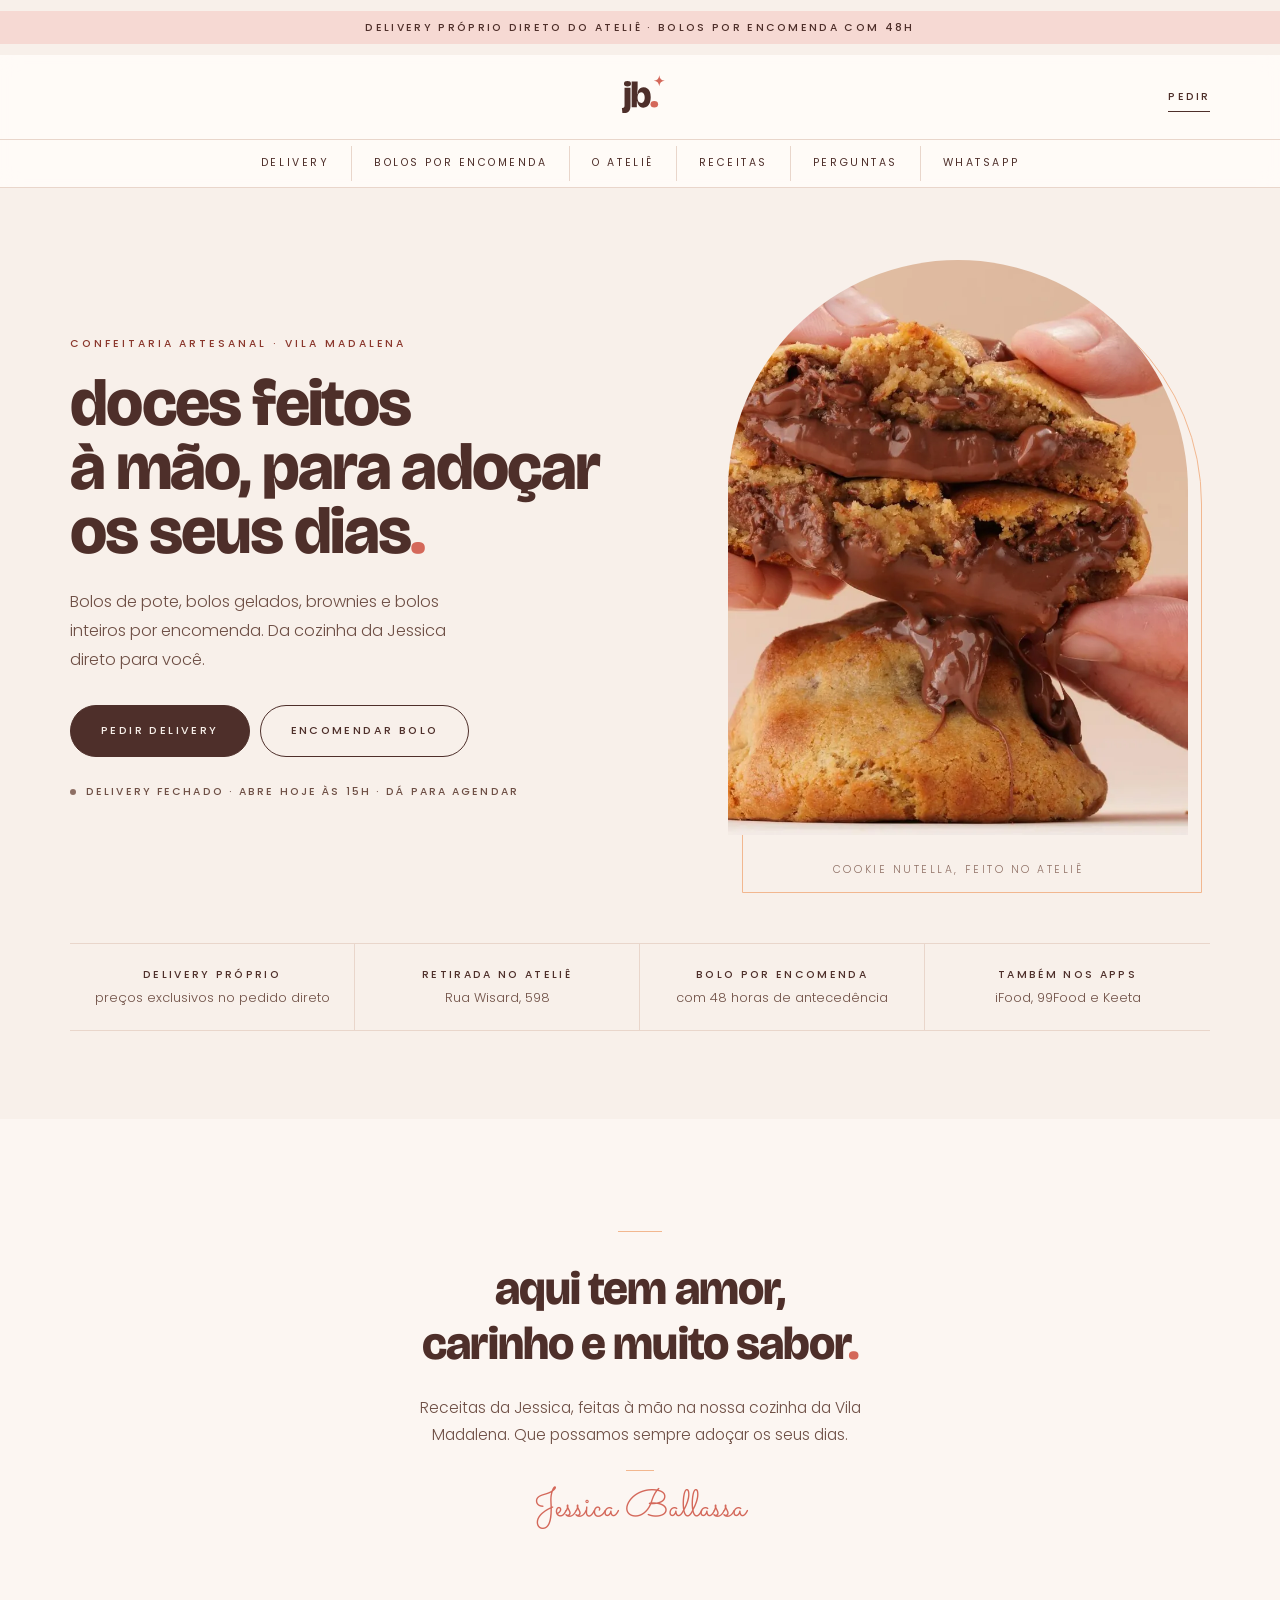
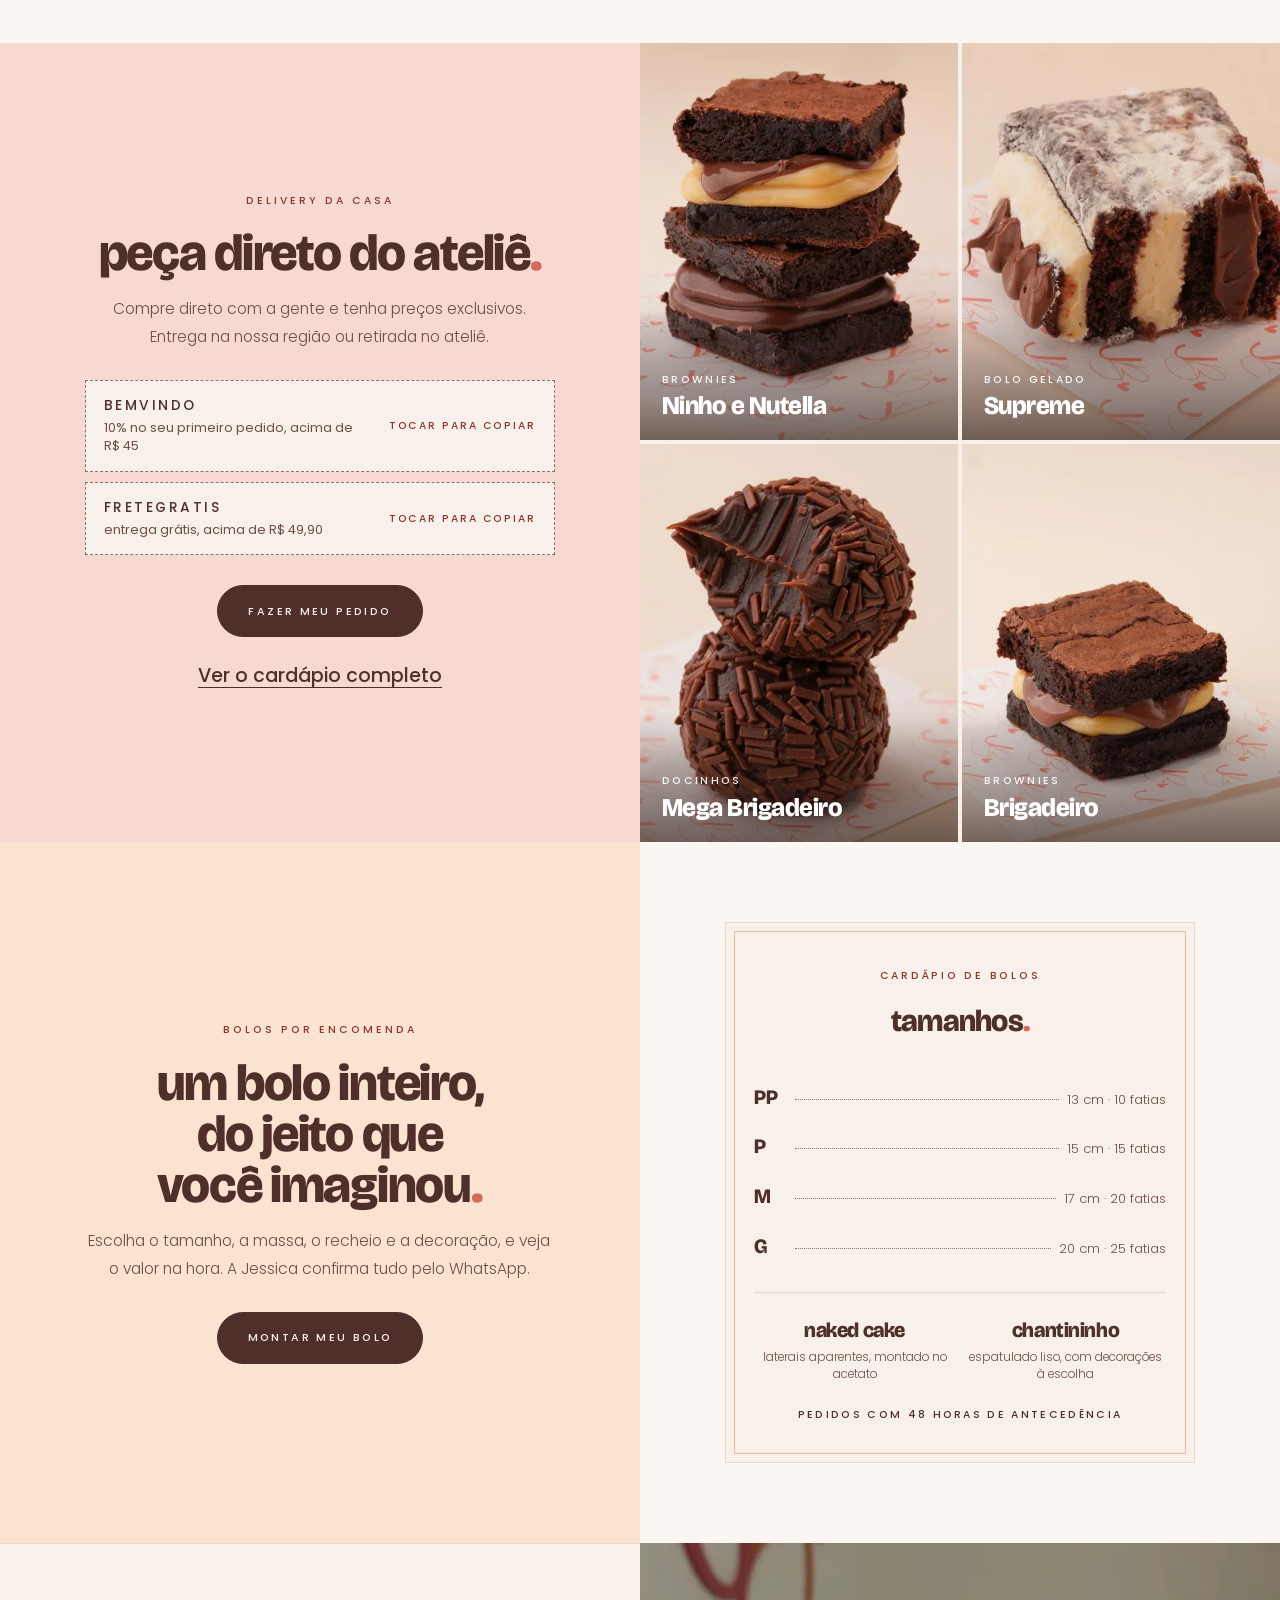
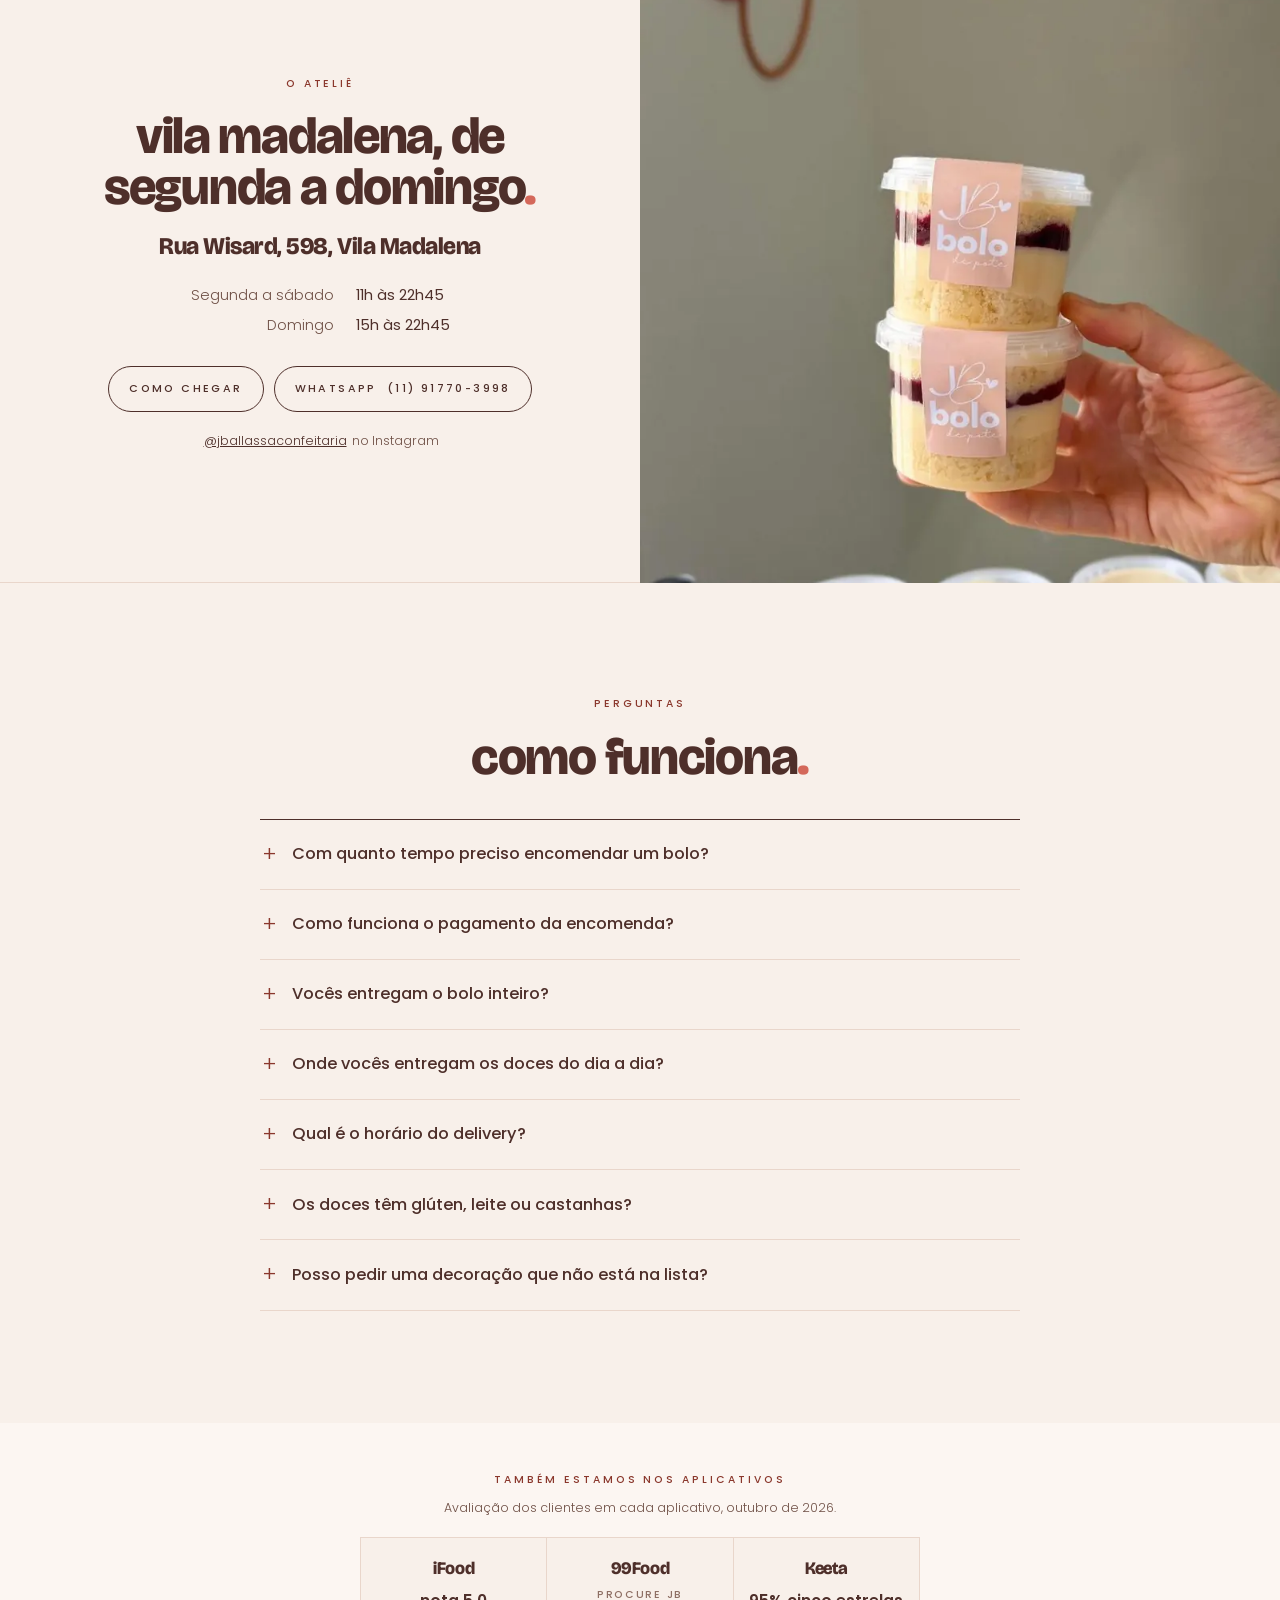
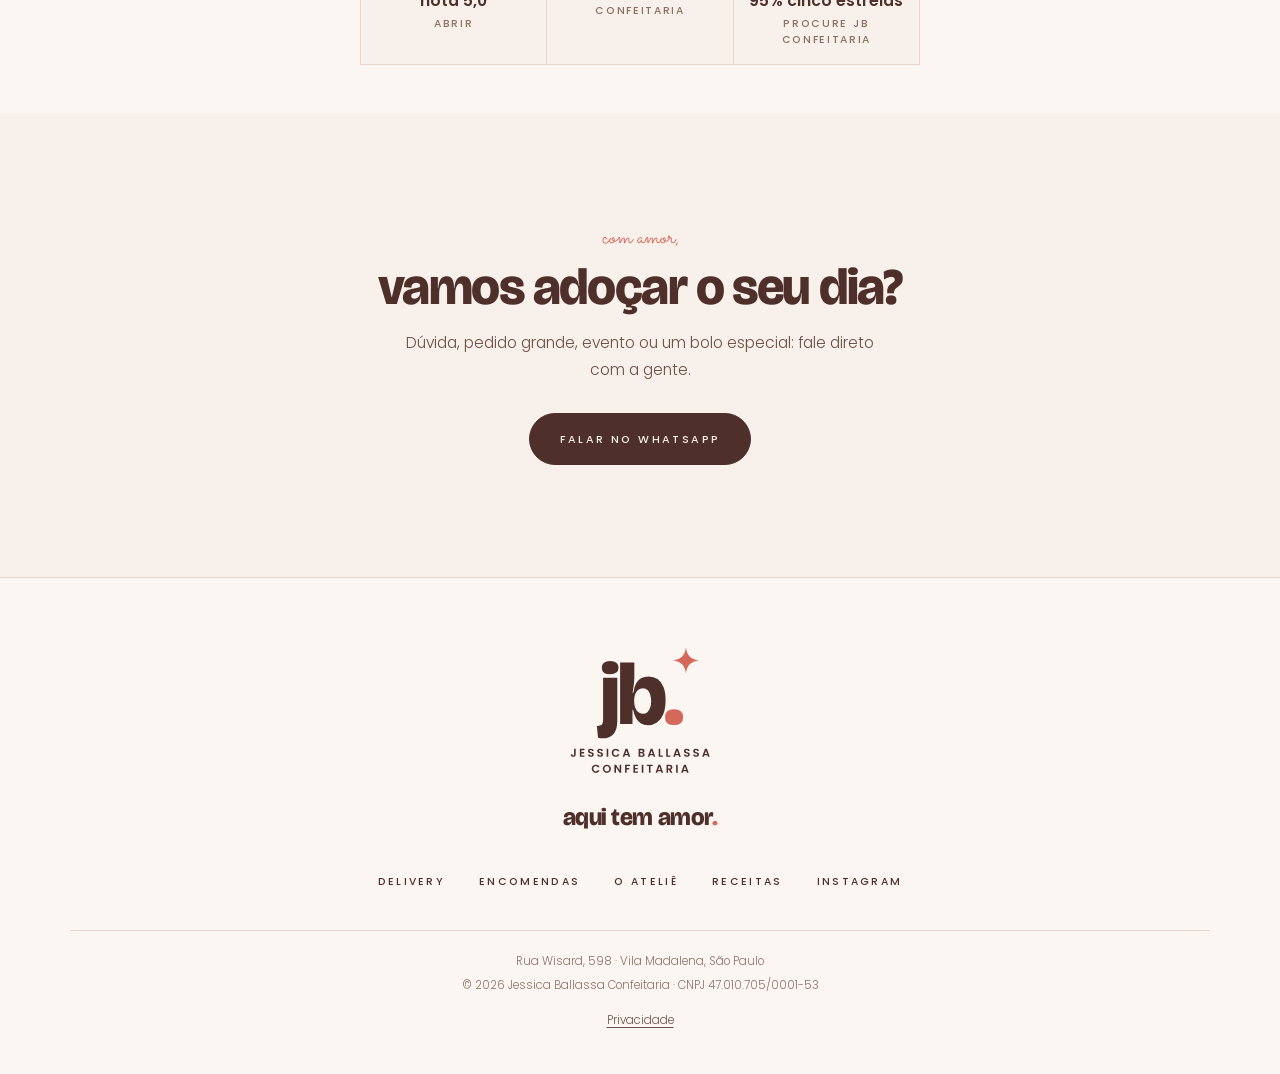
==== index.html @ 8441190c "Loja: combos com checkout da Kiwify e preços dos e-books conferidos (R$ 59,90) Co-Authored-By: Claud" ====
<!doctype html>
<html lang="pt-BR" class="sem-js">
<head>
<meta charset="utf-8">
<meta name="viewport" content="width=device-width, initial-scale=1, viewport-fit=cover">
<title>Jessica Ballassa Confeitaria · Vila Madalena</title>
<meta name="description" content="Confeitaria artesanal na Vila Madalena. Peça pelo nosso delivery, encomende seu bolo ou fale com a gente no WhatsApp.">
<meta name="theme-color" content="#F8F0EA">
<meta property="og:title" content="Jessica Ballassa Confeitaria">
<meta property="og:description" content="Aqui tem amor, carinho e muito sabor. Delivery, bolos por encomenda e retirada na Vila Madalena.">
<meta property="og:image" content="https://jballassa.github.io/assets/og.jpg">
<meta property="og:type" content="website">
<meta property="og:url" content="https://jballassa.github.io/">
<meta property="og:locale" content="pt_BR">
<meta name="twitter:card" content="summary_large_image">
<link rel="canonical" href="https://jballassa.github.io/">
<script type="application/ld+json">
{"@context":"https://schema.org","@type":"Bakery","name":"Jessica Ballassa Confeitaria","alternateName":"JB Confeitaria",
 "url":"https://jballassa.github.io/","image":"https://jballassa.github.io/assets/og.jpg","logo":"https://jballassa.github.io/assets/selo-jb-512.png",
 "telephone":"+5511917703998","priceRange":"$$","servesCuisine":"Confeitaria artesanal","currenciesAccepted":"BRL","paymentAccepted":"Pix, cartão",
 "address":{"@type":"PostalAddress","streetAddress":"Rua Wisard, 598","addressLocality":"São Paulo","addressRegion":"SP","postalCode":"05434-080","addressCountry":"BR"},
 "areaServed":"Vila Madalena, São Paulo",
 "sameAs":["https://www.instagram.com/jballassaconfeitaria/"],
 "openingHoursSpecification":[
  {"@type":"OpeningHoursSpecification","dayOfWeek":["Monday","Tuesday","Wednesday","Thursday","Friday","Saturday"],"opens":"11:00","closes":"22:45"},
  {"@type":"OpeningHoursSpecification","dayOfWeek":"Sunday","opens":"15:00","closes":"22:45"}],
 "hasMenu":"https://jbconfeitaria.saipos.com/","potentialAction":{"@type":"OrderAction","target":"https://jbconfeitaria.saipos.com/"}}
</script>
<link rel="icon" href="assets/favicon-32.png" type="image/png">
<link rel="apple-touch-icon" href="assets/selo-180.png">
<link rel="preconnect" href="https://fonts.googleapis.com">
<link rel="preconnect" href="https://fonts.gstatic.com" crossorigin>
<link rel="preload" href="assets/fonts/bricolage-jb-800.woff2" as="font" type="font/woff2" crossorigin>
<link rel="stylesheet" href="https://fonts.googleapis.com/css2?family=Poppins:wght@300;400;500;600&display=swap">
<link rel="stylesheet" href="css/jb.css?v=43">
</head>
<body>

<p class="faixa">Delivery próprio direto do ateliê · Bolos por encomenda com 48h</p>

<header class="topo">
  <div class="wrap barra-topo">
    <button class="menu-bt" id="menuBt" type="button" aria-expanded="false" aria-controls="menu" aria-label="Abrir o menu"><i></i></button>
    <a class="logo" href="#inicio" aria-label="Jessica Ballassa Confeitaria, início">
      <img src="assets/logo-jb.svg" alt="Jessica Ballassa Confeitaria" width="1467" height="1315">
    </a>
    <a class="pedir" id="topoPedir" href="#" rel="noopener">Pedir</a>
  </div>
  <nav class="nav-fios" aria-label="Seções">
    <a href="#delivery">Delivery</a>
    <a href="bolos.html">Bolos por encomenda</a>
    <a href="#atelie">O ateliê</a>
    <a href="loja.html">Receitas</a>
    <a href="#perguntas">Perguntas</a>
    <a href="#" id="navWhats" rel="noopener">WhatsApp</a>
  </nav>
</header>
<nav class="menu hide" id="menu" aria-label="Menu">
  <a href="#delivery">Delivery <small>peça direto do ateliê</small></a>
  <a href="bolos.html">Bolos por encomenda <small>monte o seu</small></a>
  <a href="#atelie">O ateliê <small>endereço e horários</small></a>
  <a href="loja.html">Receitas da Jessica <small>e-books e adesivos</small></a>
  <a href="#perguntas">Perguntas <small>como funciona</small></a>
  <span class="fio" aria-hidden="true"></span>
  <a href="#" id="menuWhats">WhatsApp <small>(11) 91770-3998</small></a>
</nav>

<main id="inicio">

  <!-- ============ HERÓI ============ -->
  <section class="heroi">
    <div class="wrap grade">
      <div class="texto-heroi surge">
        <p class="eyebrow">Confeitaria artesanal · Vila Madalena</p>
        <h1 class="display">Doces feitos à&nbsp;mão, <em>para adoçar os seus dias<span class="pt">.</span></em></h1>
        <p class="lead">Bolos de pote, bolos gelados, brownies e bolos inteiros por encomenda. Da cozinha da Jessica direto para você.</p>
        <div class="botoes">
          <a class="bt" id="btnDelivery" href="#" rel="noopener">Pedir delivery</a>
          <a class="bt linha" href="bolos.html">Encomendar bolo</a>
        </div>
        <p class="status" id="status"><span class="luz"></span><span id="statusTx">Vila Madalena, São Paulo</span></p>
      </div>
      <figure class="arco surge">
        <picture><source type="image/webp" srcset="assets/fotos/cookie-nutella-480.webp 480w, assets/fotos/cookie-nutella-800.webp 800w, assets/fotos/cookie-nutella.webp 1000w" sizes="(min-width:960px) 45vw, 92vw"><img src="assets/fotos/cookie-nutella.jpg" alt="Cookie recheado de Nutella sendo aberto com as mãos" width="1000" height="1250" fetchpriority="high" srcset="assets/fotos/cookie-nutella-480.jpg 480w, assets/fotos/cookie-nutella-800.jpg 800w, assets/fotos/cookie-nutella.jpg 1000w" sizes="(min-width:960px) 45vw, 92vw"></picture>
        <figcaption>Cookie Nutella, feito no ateliê</figcaption>
      </figure>
    </div>
  </section>

  <!-- ============ FORMAS DE PEDIR ============ -->
  <div class="wrap faixa-garantias">
    <ul class="garantias surge" aria-label="Formas de pedir">
      <li><b>Delivery próprio</b><span>preços exclusivos no pedido direto</span></li>
      <li><b>Retirada no ateliê</b><span>Rua Wisard, 598</span></li>
      <li><b>Bolo por encomenda</b><span>com 48 horas de antecedência</span></li>
      <li><b>Também nos apps</b><span>iFood, 99Food e Keeta</span></li>
    </ul>
  </div>

  <!-- ============ MANIFESTO ============ -->
  <section class="secao creme manifesto">
    <div class="wrap surge">
      <span class="ornamento" aria-hidden="true"></span>
      <blockquote>Aqui tem amor, carinho e muito sabor<span class="pt">.</span></blockquote>
      <p class="texto">Receitas da Jessica, feitas à mão na nossa cozinha da Vila Madalena. Que possamos sempre adoçar os seus dias.</p>
      <p class="assina">Jessica Ballassa</p>
    </div>
  </section>

  <!-- ============ DELIVERY + QUERIDINHOS ============ -->
  <section id="delivery" class="dividido">
    <div class="painel">
      <div class="surge">
        <p class="eyebrow">Delivery da casa</p>
        <h2 class="h2">Peça direto <em>do ateliê<span class="pt">.</span></em></h2>
        <p class="texto">Compre direto com a gente e tenha preços exclusivos. Entrega na nossa região ou retirada no ateliê.</p>
        <div class="cupons" id="cupons"></div>
        <div class="botoes" style="justify-content:center">
          <a class="bt" id="btnDelivery2" href="#" rel="noopener">Fazer meu pedido</a>
        </div>
        <p style="margin:22px 0 0"><a class="link" id="lnkCardapio" href="#" rel="noopener">Ver o cardápio completo</a></p>
      </div>
    </div>
    <div class="mosaico" id="queridinhos" aria-label="Os queridinhos">
      <figure class="peca"><picture><source type="image/webp" srcset="assets/fotos/brownie-ninho-nutella-480.webp 480w, assets/fotos/brownie-ninho-nutella-800.webp 800w, assets/fotos/brownie-ninho-nutella.webp 1000w" sizes="(min-width:960px) 25vw, 50vw"><img src="assets/fotos/brownie-ninho-nutella.jpg" alt="Brownie Ninho e Nutella empilhado" loading="lazy" width="1000" height="1250" srcset="assets/fotos/brownie-ninho-nutella-480.jpg 480w, assets/fotos/brownie-ninho-nutella-800.jpg 800w, assets/fotos/brownie-ninho-nutella.jpg 1000w" sizes="(min-width:960px) 25vw, 50vw"></picture><figcaption><small>Brownies</small><b>Ninho e Nutella</b></figcaption></figure>
      <figure class="peca"><picture><source type="image/webp" srcset="assets/fotos/bolo-gelado-supreme-480.webp 480w, assets/fotos/bolo-gelado-supreme.webp 800w" sizes="(min-width:960px) 25vw, 50vw"><img src="assets/fotos/bolo-gelado-supreme.jpg" alt="Fatia do Bolo Gelado Supreme" loading="lazy" width="800" height="1000" srcset="assets/fotos/bolo-gelado-supreme-480.jpg 480w, assets/fotos/bolo-gelado-supreme.jpg 800w" sizes="(min-width:960px) 25vw, 50vw"></picture><figcaption><small>Bolo gelado</small><b>Supreme</b></figcaption></figure>
      <figure class="peca"><picture><source type="image/webp" srcset="assets/fotos/mega-brigadeiro-480.webp 480w, assets/fotos/mega-brigadeiro.webp 800w" sizes="(min-width:960px) 25vw, 50vw"><img src="assets/fotos/mega-brigadeiro.jpg" alt="Dois mega brigadeiros com granulado" loading="lazy" width="800" height="1000" srcset="assets/fotos/mega-brigadeiro-480.jpg 480w, assets/fotos/mega-brigadeiro.jpg 800w" sizes="(min-width:960px) 25vw, 50vw"></picture><figcaption><small>Docinhos</small><b>Mega Brigadeiro</b></figcaption></figure>
      <figure class="peca"><picture><source type="image/webp" srcset="assets/fotos/brownie-brigadeiro-480.webp 480w, assets/fotos/brownie-brigadeiro.webp 800w" sizes="(min-width:960px) 25vw, 50vw"><img src="assets/fotos/brownie-brigadeiro.jpg" alt="Brownie recheado com brigadeiro" loading="lazy" width="800" height="1000" srcset="assets/fotos/brownie-brigadeiro-480.jpg 480w, assets/fotos/brownie-brigadeiro.jpg 800w" sizes="(min-width:960px) 25vw, 50vw"></picture><figcaption><small>Brownies</small><b>Brigadeiro</b></figcaption></figure>
    </div>
  </section>

  <!-- ============ ENCOMENDAS ============ -->
  <section id="encomendas" class="dividido inverte">
    <div class="painel pessego">
      <div class="surge">
        <p class="eyebrow">Bolos por encomenda</p>
        <h2 class="h2">Um bolo inteiro, <em>do jeito que você imaginou<span class="pt">.</span></em></h2>
        <p class="texto">Escolha o tamanho, a massa, o recheio e a decoração, e veja o valor na hora. A Jessica confirma tudo pelo WhatsApp.</p>
        <div class="botoes" style="justify-content:center">
          <a class="bt" href="bolos.html">Montar meu bolo</a>
        </div>
      </div>
    </div>
    <div class="painel creme">
      <div class="cartao-menu surge">
        <p class="sub">Cardápio de bolos</p>
        <h3>Tamanhos<span class="pt">.</span></h3>
        <dl>
          <div class="ln"><dt>PP</dt><span class="pontilhado"></span><dd>13 cm · 10 fatias</dd></div>
          <div class="ln"><dt>P</dt><span class="pontilhado"></span><dd>15 cm · 15 fatias</dd></div>
          <div class="ln"><dt>M</dt><span class="pontilhado"></span><dd>17 cm · 20 fatias</dd></div>
          <div class="ln"><dt>G</dt><span class="pontilhado"></span><dd>20 cm · 25 fatias</dd></div>
        </dl>
        <div class="fio"></div>
        <div class="modelos">
          <div><b>Naked cake</b><span>laterais aparentes, montado no acetato</span></div>
          <div><b>Chantininho</b><span>espatulado liso, com decorações à escolha</span></div>
        </div>
        <p class="rodape-menu">Pedidos com 48 horas de antecedência</p>
      </div>
    </div>
  </section>

  <!-- ============ O ATELIÊ ============ -->
  <section id="atelie" class="dividido">
    <div class="painel claro">
      <div class="surge">
        <p class="eyebrow">O ateliê</p>
        <h2 class="h2">Vila Madalena, <em>de segunda a domingo<span class="pt">.</span></em></h2>
        <p class="endereco" id="endTx">Rua Wisard, 598, Vila Madalena</p>
        <dl class="horarios" id="horarios"></dl>
        <div class="contatos">
          <a class="bt linha" id="lnkMapa" href="#" rel="noopener">Como chegar</a>
          <a class="bt linha" id="lnkWhats" href="#" rel="noopener">WhatsApp <span id="whatsTx">(11) 91770-3998</span></a>
        </div>
        <p class="miudo"><a id="lnkInsta" href="#" rel="noopener">@jballassaconfeitaria</a> no Instagram</p>
      </div>
    </div>
    <figure class="foto-cheia"><picture><source type="image/webp" srcset="assets/fotos/atelie-bolos-de-pote-480.webp 480w, assets/fotos/atelie-bolos-de-pote-800.webp 800w, assets/fotos/atelie-bolos-de-pote.webp 900w" sizes="(min-width:960px) 50vw, 100vw"><img src="assets/fotos/atelie-bolos-de-pote.jpg" alt="Bolos de pote com a etiqueta da JB no ateliê" loading="lazy" width="900" height="1125" srcset="assets/fotos/atelie-bolos-de-pote-480.jpg 480w, assets/fotos/atelie-bolos-de-pote-800.jpg 800w, assets/fotos/atelie-bolos-de-pote.jpg 900w" sizes="(min-width:960px) 50vw, 100vw"></picture></figure>
  </section>

  <!-- ============ PERGUNTAS ============ -->
  <section id="perguntas" class="secao">
    <div class="wrap">
      <div class="centro surge">
        <p class="eyebrow">Perguntas</p>
        <h2 class="h2">Como <em>funciona<span class="pt">.</span></em></h2>
      </div>
      <div class="perguntas surge">
        <details>
          <summary>Com quanto tempo preciso encomendar um bolo?</summary>
          <p>Com pelo menos 48 horas. Na página de encomenda o calendário já mostra o primeiro dia possível.</p>
        </details>
        <details>
          <summary>Como funciona o pagamento da encomenda?</summary>
          <p>Um sinal de 50% no Pix reserva a sua data, depois que a Jessica confirma o pedido pelo WhatsApp. O restante é pago na retirada.</p>
        </details>
        <details>
          <summary>Vocês entregam o bolo inteiro?</summary>
          <p>O bolo é retirado no ateliê, na Rua Wisard, 598. Se preferir, você pode enviar um Uber Flash na categoria carro, porque bolo não viaja bem de moto. A corrida fica por sua conta.</p>
        </details>
        <details>
          <summary>Onde vocês entregam os doces do dia a dia?</summary>
          <p>Pelo nosso delivery próprio. Ao colocar o seu endereço, o site mostra na hora se ele está na área de entrega e quanto custa o frete.</p>
        </details>
        <details>
          <summary>Qual é o horário do delivery?</summary>
          <p id="faqDelivery"></p>
        </details>
        <details>
          <summary>Os doces têm glúten, leite ou castanhas?</summary>
          <p>Sim. Nossas massas levam farinha de trigo e ovos, e os recheios levam leite e derivados. Os doces com Nutella ou Kinder contêm avelã. Se você tem alergia ou precisa de uma versão sem lactose ou sem glúten, fale com a gente no WhatsApp antes de pedir.</p>
        </details>
        <details>
          <summary>Posso pedir uma decoração que não está na lista?</summary>
          <p>Pode. No montador há um campo para descrever o que você imaginou, e a Jessica responde com o orçamento no WhatsApp.</p>
        </details>
      </div>
    </div>
  </section>

  <!-- ============ APPS ============ -->
  <section class="secao creme apps-linha" id="apps-sec" style="padding:48px 0">
    <div class="wrap surge">
      <p class="eyebrow" style="margin-bottom:0">Também estamos nos aplicativos</p>
      <p class="miudo" id="notasTx" style="margin-top:8px"></p>
      <div class="apps" id="apps"></div>
    </div>
  </section>

  <!-- ============ FINAL ============ -->
  <section class="secao final">
    <div class="wrap surge">
      <span class="script" aria-hidden="true">com amor,</span>
      <h2 class="h2">Vamos adoçar <em>o seu dia?</em></h2>
      <p class="texto" style="margin-left:auto;margin-right:auto">Dúvida, pedido grande, evento ou um bolo especial: fale direto com a gente.</p>
      <div class="botoes" style="justify-content:center">
        <a class="bt" id="btnWhatsFinal" href="#" rel="noopener">Falar no WhatsApp</a>
      </div>
    </div>
  </section>
</main>

<footer class="rodape">
  <div class="wrap">
    <img class="marca" src="assets/logo-jb-nome.svg" alt="Jessica Ballassa Confeitaria" width="1709" height="1552">
    <p class="lema">aqui tem amor<span class="pt">.</span></p>
    <nav aria-label="Rodapé">
      <a href="#delivery">Delivery</a>
      <a href="bolos.html">Encomendas</a>
      <a href="#atelie">O ateliê</a>
      <a href="loja.html">Receitas</a>
      <a href="#" id="rodInsta" rel="noopener">Instagram</a>
    </nav>
    <div class="fim"><span id="rodEnd">Rua Wisard, 598 · Vila Madalena, São Paulo</span><span>© 2026 Jessica Ballassa Confeitaria · CNPJ <span id="rodCnpj"></span></span><span><a href="privacidade.html">Privacidade</a></span></div>
  </div>
</footer>

<div class="toast" id="toast" role="status" aria-live="polite"></div>

<script src="js/config.js?v=48"></script>
<script src="js/comum.js?v=43"></script>
<script>
(function(){
  const J = window.JB;
  ["btnDelivery","btnDelivery2","lnkCardapio","topoPedir"].forEach(id => $(id).href = J.delivery);
  const wa = linkWhats("Oi, Jessica! Vim pelo Instagram :)");
  ["lnkWhats","btnWhatsFinal","menuWhats","navWhats"].forEach(id => $(id).href = wa);
  $("whatsTx").textContent = J.whatsTexto;
  $("lnkMapa").href = J.mapa;
  $("endTx").textContent = J.endereco + ", " + J.bairro.split(",")[0];
  $("lnkInsta").href = J.instagram; $("rodInsta").href = J.instagram;

  /* cupons que copiam com um toque */
  const cx = $("cupons");
  J.cupons.forEach(c => {
    const b = document.createElement("button");
    b.type = "button"; b.className = "cupom";
    b.innerHTML = "<div><b></b><span></span></div><small>tocar para copiar</small>";
    b.querySelector("b").textContent = c.codigo;
    b.querySelector("span").textContent = (c.texto + ", " + c.regra).replace(/R\$ /g, "R$ ");
    b.setAttribute("aria-label", "Copiar cupom " + c.codigo + ": " + c.texto + ", " + c.regra);
    b.onclick = () => { marcar("cupom", c.codigo); copiar(c.codigo, "Cupom " + c.codigo + " copiado. É só colar no pedido."); };
    cx.appendChild(b);
  });

  /* apps, em segundo plano */
  const ax = $("apps");
  J.apps.forEach(a => {
    const el = document.createElement(a.url ? "a" : "div");
    el.className = "app" + (a.url ? "" : " sem-link");
    const b = document.createElement("b"); b.textContent = a.nome;
    const s = document.createElement("small"); s.textContent = a.url ? "abrir" : "procure JB Confeitaria";
    el.append(b);
    if(a.nota){ const n = document.createElement("span"); n.className = "nota"; n.textContent = a.nota; el.append(n); }
    el.append(s);
    if(a.url){ el.href = a.url; el.rel = "noopener"; }
    ax.appendChild(el);
  });

  if(J.notasData) $("notasTx").textContent = "Avaliação dos clientes em cada aplicativo, " + J.notasData + ".";
  montarHorarios($("horarios"));
  pintarStatus($("status"), $("statusTx"));
  if($("rodCnpj")) $("rodCnpj").textContent = J.cnpj || "";
  if($("faqDelivery")){
    const dl = document.createElement("dl"); montarHorarios.call(null, dl, J.delivery_horario);
    const partes = [...dl.querySelectorAll("dt")].map((dt, i) => (dt.textContent + ", das " + dl.querySelectorAll("dd")[i].textContent).toLowerCase()).filter(t => !/fechado/.test(t));
    const lista = partes.length > 1 ? partes.slice(0, -1).join("; ") + ", e " + partes[partes.length - 1] : partes[0];
    $("faqDelivery").textContent = "O delivery próprio funciona de " + lista
      + ". É o mesmo horário do ateliê. Fora do horário, o site do delivery aceita agendamento e o pedido mínimo é de " + reais(J.delivery_minimo).replace(",00", "") + ".";
  }
  medirCliques({ btnDelivery:"pedir_delivery", btnDelivery2:"pedir_delivery", topoPedir:"pedir_delivery", lnkCardapio:"ver_cardapio",
    lnkWhats:"whatsapp", btnWhatsFinal:"whatsapp", menuWhats:"whatsapp", navWhats:"whatsapp", lnkMapa:"como_chegar", lnkInsta:"instagram", rodInsta:"instagram" });
  document.querySelectorAll('a[href="bolos.html"]').forEach(a => a.addEventListener("click", () => marcar("ir_encomendar", a.textContent.trim().slice(0, 30))));
  document.querySelectorAll("#apps a").forEach(a => a.addEventListener("click", () => marcar("app", a.querySelector("b").textContent)));
  ligarMenu();
  ligarSurge();
})();
</script>
</body>
</html>
---- css/jb.css ----
/* Jessica Ballassa Confeitaria · versão 3, "ateliê boutique".
   O melhor de cada referência, dentro do manual da marca:
   Maman        papel claro, títulos com letras espaçadas, botões de contorno fino
   Peggy        logo no centro, menu com fios, blocos meio painel rosado e meio foto
   Nesuto       faixa de aviso no topo, frase em itálico, nome da coleção sobre a foto
   Marchesi     serifa clássica, link em itálico sublinhado, moldura fina deslocada
   BAKE         foto recortada em forma (aqui o arco), um campo de cor só
   Ladurée      cartão de cardápio com moldura dupla, etiquetas pequenas
   Tarts Anon   perguntas em lista com +
   As cores e as três fontes são as do manual (Apollo, Binetta, Brooklyn e suas
   substitutas gratuitas). O texto é cacau, nunca coral: coral sobre branco não lê. */

:root{
  --papel:#FFFBF8;          /* branco quente do manual */
  --creme:#FAF2EB;
  --blush:#FBE7E2;          /* rosa claro do manual, mais aberto, para painel */
  --pessego-claro:#F8E2D2;  /* pêssego do manual, mais aberto, para painel */
  --rosa:#FDC8C1;
  --pessego:#F2B78F;
  --coral:#FE9C90;
  --assinatura:#E09A6E;     /* pêssego um tom abaixo, só para a assinatura */
  --cacau:#4E2F2A;          /* texto, derivado para leitura */
  --cacau-2:#7A5B54;
  --cacau-3:#A48D86;
  --linha:#EBDAD1;
  --coral-tx:#B4503F;       /* coral com contraste para texto pequeno */
  --verde:#4F7A5E;

  --serif:"Cormorant Garamond", "Cormorant", Georgia, serif;
  --script:"Cormorant Garamond", Georgia, serif;
  --sans:"Poppins", system-ui, sans-serif;

  --gut:20px;
  --max:1180px;
  --topo:64px;
}

*{box-sizing:border-box;}
html{-webkit-text-size-adjust:100%;scroll-behavior:smooth;scroll-padding-top:calc(var(--topo) + 12px);}
body{
  margin:0;background:var(--papel);color:var(--cacau-2);
  font-family:var(--sans);font-weight:300;font-size:15.5px;line-height:1.75;
  -webkit-font-smoothing:antialiased;text-rendering:optimizeLegibility;
}
img{max-width:100%;display:block;}
a{color:inherit;}
button{font-family:inherit;color:inherit;}
:focus-visible{outline:1.5px solid var(--cacau);outline-offset:3px;}
.hide{display:none !important;}
.vis{position:absolute;width:1px;height:1px;overflow:hidden;clip:rect(0 0 0 0);white-space:nowrap;}
.wrap{max-width:var(--max);margin:0 auto;padding:0 var(--gut);}
.centro{text-align:center;}

/* ---------- faixa de aviso (Nesuto) ---------- */
.faixa{
  background:var(--blush);color:var(--cacau);text-align:center;
  font-size:.66rem;font-weight:500;letter-spacing:.22em;text-transform:uppercase;
  padding:9px var(--gut);line-height:1.5;
}

/* ---------- topo: logo no centro (Peggy) ---------- */
.topo{
  position:sticky;top:0;z-index:30;background:rgba(255,251,248,.94);
  backdrop-filter:blur(10px);-webkit-backdrop-filter:blur(10px);
  border-bottom:1px solid var(--linha);
}
.topo .barra-topo{display:grid;grid-template-columns:1fr auto 1fr;align-items:center;height:var(--topo);}
.logo{display:block;text-decoration:none;justify-self:center;}
.logo img{height:46px;width:46px;border-radius:50%;}
.menu-bt{
  justify-self:start;width:44px;height:44px;display:grid;place-items:center;background:none;border:0;cursor:pointer;padding:0;
}
.menu-bt i{display:block;width:22px;height:1px;background:var(--cacau);position:relative;}
.menu-bt i::before,.menu-bt i::after{content:"";position:absolute;left:0;width:22px;height:1px;background:var(--cacau);transition:transform .25s ease;}
.menu-bt i::before{top:-5px;}
.menu-bt i::after{top:5px;}
.menu-bt[aria-expanded="true"] i{background:transparent;}
.menu-bt[aria-expanded="true"] i::before{transform:translateY(5px) rotate(45deg);}
.menu-bt[aria-expanded="true"] i::after{transform:translateY(-5px) rotate(-45deg);}
.topo .pedir{
  justify-self:end;font-size:.66rem;font-weight:500;letter-spacing:.2em;text-transform:uppercase;text-decoration:none;color:var(--cacau);
  padding:14px 0 4px;margin:-14px 0 0;border-bottom:1px solid var(--cacau);min-height:44px;display:inline-flex;align-items:flex-end;
}
/* menu com fios, só no computador */
.nav-fios{display:none;}
@media (min-width:960px){
  :root{--topo:84px;}
  .logo img{height:60px;width:60px;}
  .menu-bt{visibility:hidden;}
  .nav-fios{display:flex;justify-content:center;border-top:1px solid var(--linha);}
  .nav-fios a{
    padding:12px 22px;font-size:.66rem;font-weight:400;letter-spacing:.24em;text-transform:uppercase;text-decoration:none;color:var(--cacau);
    border-right:1px solid var(--linha);line-height:1;margin:6px 0;
  }
  .nav-fios a:last-child{border-right:0;}
  .nav-fios a:hover{color:var(--coral-tx);}
  html{scroll-padding-top:130px;}
}

.menu{
  position:fixed;inset:0;z-index:29;background:var(--papel);
  display:flex;flex-direction:column;justify-content:center;align-items:center;gap:4px;padding:90px var(--gut) 40px;
}
.menu a{
  font-family:var(--serif);font-size:2rem;font-weight:500;color:var(--cacau);text-decoration:none;padding:8px 0;line-height:1.2;
}
.menu a small{display:block;text-align:center;font-family:var(--sans);font-size:.66rem;letter-spacing:.24em;text-transform:uppercase;color:var(--cacau-3);font-weight:400;}
.menu .fio{width:40px;height:1px;background:var(--linha);margin:14px 0;}

/* ---------- tipografia ---------- */
h1,h2,h3{font-family:var(--serif);font-weight:500;color:var(--cacau);margin:0;}
h1,h2,h3,.endereco,.app b,.cartao-menu,.perguntas,.peca,.manifesto,.link{font-variant-numeric:lining-nums;}
h1 em,h2 em,h3 em{font-style:italic;font-weight:400;}
.eyebrow{
  margin:0 0 18px;font-size:.66rem;font-weight:500;letter-spacing:.28em;text-transform:uppercase;color:var(--coral-tx);
}
.display{font-size:clamp(2.35rem, 1.5rem + 4vw, 4.9rem);line-height:1.04;letter-spacing:-.01em;}
.h2{font-size:clamp(2.1rem, 1.6rem + 2.2vw, 3.2rem);line-height:1.06;}
.h3{font-size:1.45rem;line-height:1.15;}
.caixa-alta{text-transform:uppercase;letter-spacing:.14em;font-weight:500;}
.lead{font-size:1.02rem;line-height:1.8;color:var(--cacau-2);max-width:42ch;margin:22px 0 0;}
.texto{max-width:52ch;margin:16px 0 0;}
.centro .lead,.centro .texto{margin-left:auto;margin-right:auto;}
.script{font-family:var(--script);font-style:italic;font-weight:500;color:var(--coral-tx);}

/* ---------- botões (Maman) e link em itálico (Marchesi) ---------- */
.botoes{display:flex;flex-wrap:wrap;gap:10px;margin-top:30px;}
.centro .botoes{justify-content:center;}
.bt{
  display:inline-flex;align-items:center;justify-content:center;gap:10px;
  min-height:52px;padding:0 30px;border-radius:0;border:1px solid var(--cacau);
  background:var(--cacau);color:var(--papel);text-decoration:none;cursor:pointer;
  font-family:var(--sans);font-size:.68rem;font-weight:500;letter-spacing:.22em;text-transform:uppercase;
  transition:background .2s ease, color .2s ease;
}
.bt:hover{background:#3C2320;}
.bt.linha{background:transparent;color:var(--cacau);}
.bt.linha:hover{background:var(--cacau);color:var(--papel);}
.bt.cheio{width:100%;}
.bt[disabled]{opacity:.5;cursor:default;}
.link{
  font-family:var(--serif);font-style:italic;font-size:1.2rem;font-weight:500;color:var(--cacau);
  text-decoration:underline;text-decoration-thickness:1px;text-underline-offset:5px;
  display:inline-block;padding:10px 4px;margin:-10px 0;
}
.link:hover{color:var(--coral-tx);}

/* ---------- aberto agora ---------- */
.status{
  display:inline-flex;align-items:center;gap:10px;margin:26px 0 0;
  font-size:.66rem;font-weight:500;letter-spacing:.2em;text-transform:uppercase;color:var(--cacau-2);
}
.status .luz{width:6px;height:6px;border-radius:50%;background:var(--cacau-3);}
.status.aberto .luz{background:var(--verde);box-shadow:0 0 0 4px rgba(79,122,94,.14);}

/* ---------- seções ---------- */
.secao{padding:76px 0;}
.secao.creme{background:var(--creme);}
@media (min-width:960px){ .secao{padding:112px 0;} }

/* ---------- herói: foto em arco com moldura deslocada ---------- */
.heroi{padding:36px 0 72px;}
.heroi .grade{display:grid;gap:44px;align-items:center;}
.heroi .texto-heroi{text-align:center;}
.heroi .texto-heroi .lead{margin-left:auto;margin-right:auto;}
.heroi .botoes{justify-content:center;}
.arco{position:relative;margin:0 auto;width:min(84%, 440px);}
@media (min-width:960px){ .arco{width:min(100%, 460px);} }
.arco::before{
  content:"";position:absolute;inset:14px -14px -14px 14px;border:1px solid var(--pessego);border-radius:999px 999px 0 0;
}
.arco img{position:relative;width:100%;height:auto;aspect-ratio:4 / 5;object-fit:cover;border-radius:999px 999px 0 0;background:var(--pessego-claro);}
.arco figcaption{
  position:relative;margin-top:26px;text-align:center;font-size:.66rem;letter-spacing:.24em;text-transform:uppercase;color:var(--cacau-3);
}
@media (min-width:960px){
  .heroi{padding:72px 0 120px;}
  .heroi .grade{grid-template-columns:1.05fr .95fr;gap:80px;}
  .heroi .texto-heroi{text-align:left;}
  .heroi .texto-heroi .lead{margin-left:0;}
  .heroi .botoes{justify-content:flex-start;}
}

/* ---------- manifesto (Nesuto) ---------- */
.manifesto{text-align:center;}
.manifesto blockquote{
  margin:0 auto;max-width:22ch;font-family:var(--serif);font-style:italic;font-weight:400;
  font-size:clamp(1.9rem, 1.5rem + 2vw, 2.9rem);line-height:1.18;color:var(--cacau);
}
.manifesto .assina{font-family:var(--serif);font-style:italic;font-weight:500;font-size:1.35rem;letter-spacing:.02em;color:var(--coral-tx);margin:22px 0 0;line-height:1.2;}
.manifesto .assina::before{content:"";display:block;width:28px;height:1px;background:var(--pessego);margin:0 auto 14px;}
.manifesto .texto{margin:22px auto 0;}
.ornamento{display:block;width:44px;height:1px;background:var(--pessego);margin:0 auto 30px;}

/* ---------- blocos divididos: painel e fotos (Peggy) ---------- */
.dividido{display:grid;}
.dividido .painel{
  background:var(--blush);display:flex;flex-direction:column;justify-content:center;align-items:center;text-align:center;
  padding:64px var(--gut);
}
.dividido .painel.pessego{background:var(--pessego-claro);}
.dividido .painel.creme{background:var(--creme);}
.dividido .painel.claro{background:var(--papel);border-top:1px solid var(--linha);border-bottom:1px solid var(--linha);}
.dividido .painel > *{max-width:470px;}
@media (min-width:960px){
  .dividido{grid-template-columns:1fr 1fr;min-height:640px;}
  .dividido.inverte .painel{order:2;}
  .dividido .painel{padding:80px 64px;}
}

/* mosaico com o nome da peça sobre a foto (Nesuto) */
.mosaico{display:grid;grid-template-columns:1fr 1fr;gap:4px;background:var(--papel);}
.peca{position:relative;margin:0;overflow:hidden;background:var(--pessego-claro);}
.peca img{width:100%;height:auto;aspect-ratio:4 / 5;object-fit:cover;transition:transform .8s ease;}
.peca:hover img{transform:scale(1.03);}
.peca figcaption{
  position:absolute;left:0;right:0;bottom:0;padding:44px 14px 14px;color:#fff;
  background:linear-gradient(to top, rgba(40,22,18,.62), rgba(40,22,18,0));
}
.peca figcaption small{display:block;font-size:.66rem;font-weight:500;letter-spacing:.22em;text-transform:uppercase;opacity:.92;}
.peca figcaption b{display:block;font-family:var(--serif);font-weight:500;font-size:1.28rem;line-height:1.1;margin-top:3px;}
@media (min-width:960px){ .peca figcaption{padding:60px 22px 20px;} .peca figcaption b{font-size:1.6rem;} }

/* ---------- cupons como etiquetas (Ladurée) ---------- */
.cupons{display:grid;gap:10px;margin:30px auto 0;width:100%;}
.cupom{
  position:relative;display:flex;align-items:center;justify-content:space-between;gap:14px;width:100%;
  padding:15px 18px;background:var(--papel);border:1px dashed var(--cacau-3);border-radius:0;text-align:left;cursor:pointer;
}
.cupom b{display:block;font-family:var(--sans);font-weight:500;font-size:.86rem;letter-spacing:.18em;color:var(--cacau);}
.cupom span{display:block;font-size:.8rem;color:var(--cacau-2);margin-top:3px;line-height:1.45;}
.cupom > div{min-width:0;}
.cupom small{font-size:.66rem;font-weight:500;letter-spacing:.18em;text-transform:uppercase;color:var(--coral-tx);white-space:nowrap;}
.cupom:hover{border-color:var(--cacau);}

/* ---------- cartão de cardápio com moldura dupla (Ladurée, Marchesi) ---------- */
.cartao-menu{
  position:relative;background:var(--papel);padding:44px 28px 38px;text-align:center;width:100%;
  outline:1px solid var(--pessego);outline-offset:-10px;border:1px solid var(--linha);
}
.cartao-menu h3{font-size:1.9rem;}
.cartao-menu .sub{font-size:.66rem;font-weight:500;letter-spacing:.26em;text-transform:uppercase;color:var(--coral-tx);margin:0 0 10px;}
.cartao-menu dl{margin:24px 0 0;text-align:left;}
.cartao-menu .ln{display:flex;align-items:baseline;gap:8px;padding:7px 0;}
.cartao-menu .ln dt{font-family:var(--serif);font-size:1.28rem;font-weight:600;color:var(--cacau);min-width:1.6em;}
.cartao-menu .ln .pontilhado{flex:1;border-bottom:1px dotted var(--cacau-3);transform:translateY(-4px);}
.cartao-menu .ln dd{margin:0;font-size:.82rem;color:var(--cacau-2);}
.cartao-menu .fio{height:1px;background:var(--linha);margin:20px 0;}
.cartao-menu .modelos{display:grid;grid-template-columns:1fr 1fr;gap:10px;text-align:center;}
.cartao-menu .modelos b{display:block;font-family:var(--serif);font-size:1.3rem;font-weight:500;color:var(--cacau);font-style:italic;}
.cartao-menu .modelos span{display:block;font-size:.74rem;line-height:1.45;}
.cartao-menu .rodape-menu{margin:22px 0 0;font-size:.66rem;font-weight:500;letter-spacing:.22em;text-transform:uppercase;color:var(--cacau);}

/* ---------- onde (Nesuto) ---------- */
.foto-cheia{margin:0;min-height:420px;background:var(--pessego-claro);}
.foto-cheia{position:relative;}
.foto-cheia img{position:absolute;inset:0;width:100%;height:100%;object-fit:cover;}
@media (max-width:959px){ .foto-cheia{min-height:0;} .foto-cheia img{position:static;height:auto;aspect-ratio:4 / 5;} }
.endereco{font-family:var(--serif);font-size:1.5rem;color:var(--cacau);line-height:1.25;margin:18px 0 0;}
.horarios{display:grid;grid-template-columns:auto auto;justify-content:center;column-gap:22px;row-gap:4px;margin:22px 0 0;font-size:.9rem;}
.horarios dt{text-align:right;color:var(--cacau-2);}
.horarios dd{margin:0;text-align:left;color:var(--cacau);font-weight:400;}
.contatos{display:flex;flex-wrap:wrap;justify-content:center;gap:10px;margin-top:28px;}
.contatos .bt{min-height:46px;padding:0 20px;}
.miudo{font-size:.78rem;color:var(--cacau-2);margin:18px 0 0;}
.miudo a{color:var(--cacau);display:inline-block;padding:12px 2px;margin:-12px 0;}

/* ---------- perguntas (Tarts Anon) ---------- */
.perguntas{max-width:760px;margin:36px auto 0;border-top:1px solid var(--cacau);}
.perguntas details{border-bottom:1px solid var(--linha);}
.perguntas summary{
  list-style:none;cursor:pointer;display:flex;align-items:center;gap:16px;padding:20px 2px;
  font-family:var(--serif);font-size:1.3rem;font-weight:500;color:var(--cacau);line-height:1.25;
}
.perguntas summary::-webkit-details-marker{display:none;}
.perguntas summary::before{
  content:"+";flex:0 0 auto;width:14px;font-family:var(--sans);font-weight:300;font-size:1.3rem;color:var(--coral-tx);transition:transform .2s ease;
}
.perguntas details[open] summary::before{transform:rotate(45deg);}
.perguntas details p{margin:0;padding:0 2px 22px 30px;max-width:60ch;}

/* ---------- apps, discretos ---------- */
.apps-linha{text-align:center;}
.apps{display:grid;grid-template-columns:repeat(3,1fr);max-width:560px;margin:18px auto 0;border-top:1px solid var(--linha);border-left:1px solid var(--linha);}
.app{
  display:flex;flex-direction:column;align-items:center;gap:2px;padding:16px 8px;border-right:1px solid var(--linha);border-bottom:1px solid var(--linha);
  text-decoration:none;background:var(--papel);text-align:center;
}
.app b{font-family:var(--serif);font-weight:600;font-size:1.1rem;color:var(--cacau);}
.app small{font-size:.66rem;line-height:1.5;font-weight:500;letter-spacing:.16em;text-transform:uppercase;color:var(--cacau-3);}
a.app:hover{background:var(--blush);}

/* ---------- chamada final ---------- */
.final{text-align:center;}
.final .script{font-size:1.5rem;line-height:1.2;display:block;margin-bottom:8px;}

/* ---------- rodapé ---------- */
.rodape{background:var(--creme);padding:64px 0 34px;text-align:center;border-top:1px solid var(--linha);}
.rodape .marca{width:112px;height:112px;border-radius:50%;margin:0 auto;}
.rodape .lema{font-family:var(--serif);font-style:italic;font-size:1.25rem;color:var(--cacau);margin:18px 0 0;}
.rodape nav{display:grid;grid-template-columns:1fr 1fr;justify-items:center;gap:2px 26px;margin-top:22px;}
@media (min-width:600px){ .rodape nav{display:flex;flex-wrap:wrap;justify-content:center;} }
.rodape nav a{font-size:.66rem;font-weight:500;letter-spacing:.22em;text-transform:uppercase;text-decoration:none;color:var(--cacau);display:inline-flex;align-items:center;min-height:44px;padding:0 4px;}
.rodape .fim{margin-top:26px;padding-top:20px;border-top:1px solid var(--linha);font-size:.72rem;color:var(--cacau-3);display:flex;flex-direction:column;gap:4px;}
.rodape .fim a{color:var(--cacau-2);text-decoration:underline;text-underline-offset:3px;display:inline-block;padding:10px 6px;}

/* ---------- aviso rápido ---------- */
.toast{
  position:fixed;left:50%;bottom:22px;transform:translate(-50%,16px);opacity:0;z-index:60;
  background:var(--cacau);color:var(--papel);padding:12px 20px;border-radius:0;
  font-size:.74rem;letter-spacing:.04em;transition:all .25s ease;pointer-events:none;max-width:90vw;text-align:center;
}
.toast.on{opacity:1;transform:translate(-50%,0);}

/* ---------- aparece ao rolar ---------- */
.surge{opacity:0;transform:translateY(16px);transition:opacity .8s ease, transform .8s ease;}
.surge.visto{opacity:1;transform:none;}
.sem-js .surge{opacity:1;transform:none;}
@media (prefers-reduced-motion: reduce){
  *{transition:none !important;animation:none !important;}
  .surge{opacity:1;transform:none;}
  html{scroll-behavior:auto;}
}

/* ---------- formas de pedir e garantias (Yann, Ladurée) ---------- */
.garantias{
  list-style:none;margin:0;padding:0;display:grid;grid-template-columns:1fr 1fr;
  border-top:1px solid var(--linha);border-bottom:1px solid var(--linha);
}
.garantias li{padding:18px 10px;text-align:center;border-right:1px solid var(--linha);border-bottom:1px solid var(--linha);}
.garantias li:nth-child(2n){border-right:0;}
.garantias li:nth-last-child(-n+2){border-bottom:0;}
.garantias b{display:block;font-size:.66rem;font-weight:500;letter-spacing:.22em;text-transform:uppercase;color:var(--cacau);}
.garantias span{display:block;font-size:.8rem;margin-top:5px;line-height:1.45;}
@media (min-width:760px){
  .garantias{grid-template-columns:repeat(4,1fr);}
  .garantias li{border-bottom:0;padding:22px 14px;}
  .garantias li:nth-child(2n){border-right:1px solid var(--linha);}
  .garantias li:last-child{border-right:0;}
}
.faixa-garantias{padding-bottom:56px;}
.heroi{padding-bottom:40px !important;}
@media (min-width:960px){ .heroi{padding-bottom:64px !important;} .faixa-garantias{padding-bottom:88px;} }
.capa .garantias{margin-top:48px;}
.app .nota{font-family:var(--serif);font-size:.98rem;font-weight:500;color:var(--cacau);font-style:italic;font-variant-numeric:lining-nums;}

/* =====================================================================
   IDENTIDADE NOVA (out/2026) · manual "a marca em 6 sinais"
   ponto coral · cacau com rosa · arco · um brilho · letra grossa minúscula · Nº
   Esta camada vem por último e só troca aparência; nada de comportamento.
   ===================================================================== */
@font-face{font-family:"JB Display";src:url("../assets/fonts/bricolage-jb-800.woff2") format("woff2");font-weight:100 900;font-style:normal;font-display:swap;}
@font-face{font-family:"JB Script";src:url("../assets/fonts/sacramento.woff2") format("woff2");font-weight:400;font-style:normal;font-display:swap;}
:root{
  --papel:#F8F0EA;          /* papel da marca */
  --creme:#FCF6F2;
  --blush:#F6D9D3;          /* rosa da marca */
  --pessego-claro:#FBE3D2;
  --rosa:#F6D9D3;
  --pessego:#F2B78F;
  --coral:#D4685A;          /* só no ponto, no brilho e em um detalhe */
  --assinatura:#D4685A;
  --cacau:#4E2F2A;
  --cacau-2:#6E4F45;
  --cacau-3:#8E6F64;
  --linha:#E9D6CB;
  --coral-tx:#8A372C;       /* texto pequeno de destaque */
  --serif:"JB Display", "Poppins", system-ui, sans-serif;
  --script:"JB Script", cursive;
}
.pt{color:var(--coral);}
/* títulos: letra grossa, minúscula, apertada, sem itálico */
h1,h2,h3,.display,.h2{font-family:var(--serif);font-weight:800;letter-spacing:-.025em;text-transform:lowercase;}
h1 em,h2 em,h3 em{font-style:normal;font-weight:800;}
.display{line-height:.98;}
.h2{line-height:1;}
/* logo novo: jb. no topo, jb. com o nome no rodapé */
.logo img{width:auto;height:40px;border-radius:0;}
@media (min-width:960px){ .logo img{height:48px;width:auto;} }
.rodape .marca{width:150px;height:auto;border-radius:0;}
/* cursiva só como detalhe de uma palavra (assinatura) */
.script{font-family:var(--script);font-style:normal;font-weight:400;color:var(--coral);font-size:1.9em;line-height:1;}
.manifesto .assina{font-family:var(--script);font-style:normal;font-weight:400;font-size:2.4rem;letter-spacing:0;color:var(--coral);}
.manifesto p:not(.assina):not(.eyebrow){font-family:var(--sans);font-style:normal;}
/* o que era serifa itálica vira letra da marca */
.lema{font-family:var(--serif) !important;font-style:normal !important;font-weight:800;font-size:1.5rem !important;letter-spacing:-.02em;}
.menu a{font-family:var(--serif);font-weight:800;text-transform:lowercase;letter-spacing:-.02em;}
.peca figcaption b,.cartao-menu .ln dt,.cartao-menu .modelos b,.endereco,.app b{font-family:var(--serif);font-style:normal;font-weight:800;letter-spacing:-.02em;}
.cartao-menu .modelos b{text-transform:lowercase;}
.app .nota{font-family:var(--sans);font-style:normal;font-weight:600;}
/* botões e destaques em cacau com rosa */
.bt{border-radius:999px;}
.bt.linha:hover{color:var(--rosa);}
.manifesto blockquote{font-family:var(--serif);font-style:normal;font-weight:800;letter-spacing:-.02em;text-transform:lowercase;color:var(--cacau);}
.display{font-size:clamp(2.2rem, 1.4rem + 3.4vw, 4.1rem);}
.perguntas summary{font-family:var(--sans);font-weight:500;font-size:1.02rem;line-height:1.4;}
.link{font-family:var(--sans);font-style:normal;font-weight:500;}
.script{font-size:2.3rem;}
h1,h2,.display,.h2,.manifesto blockquote{text-wrap:balance;}
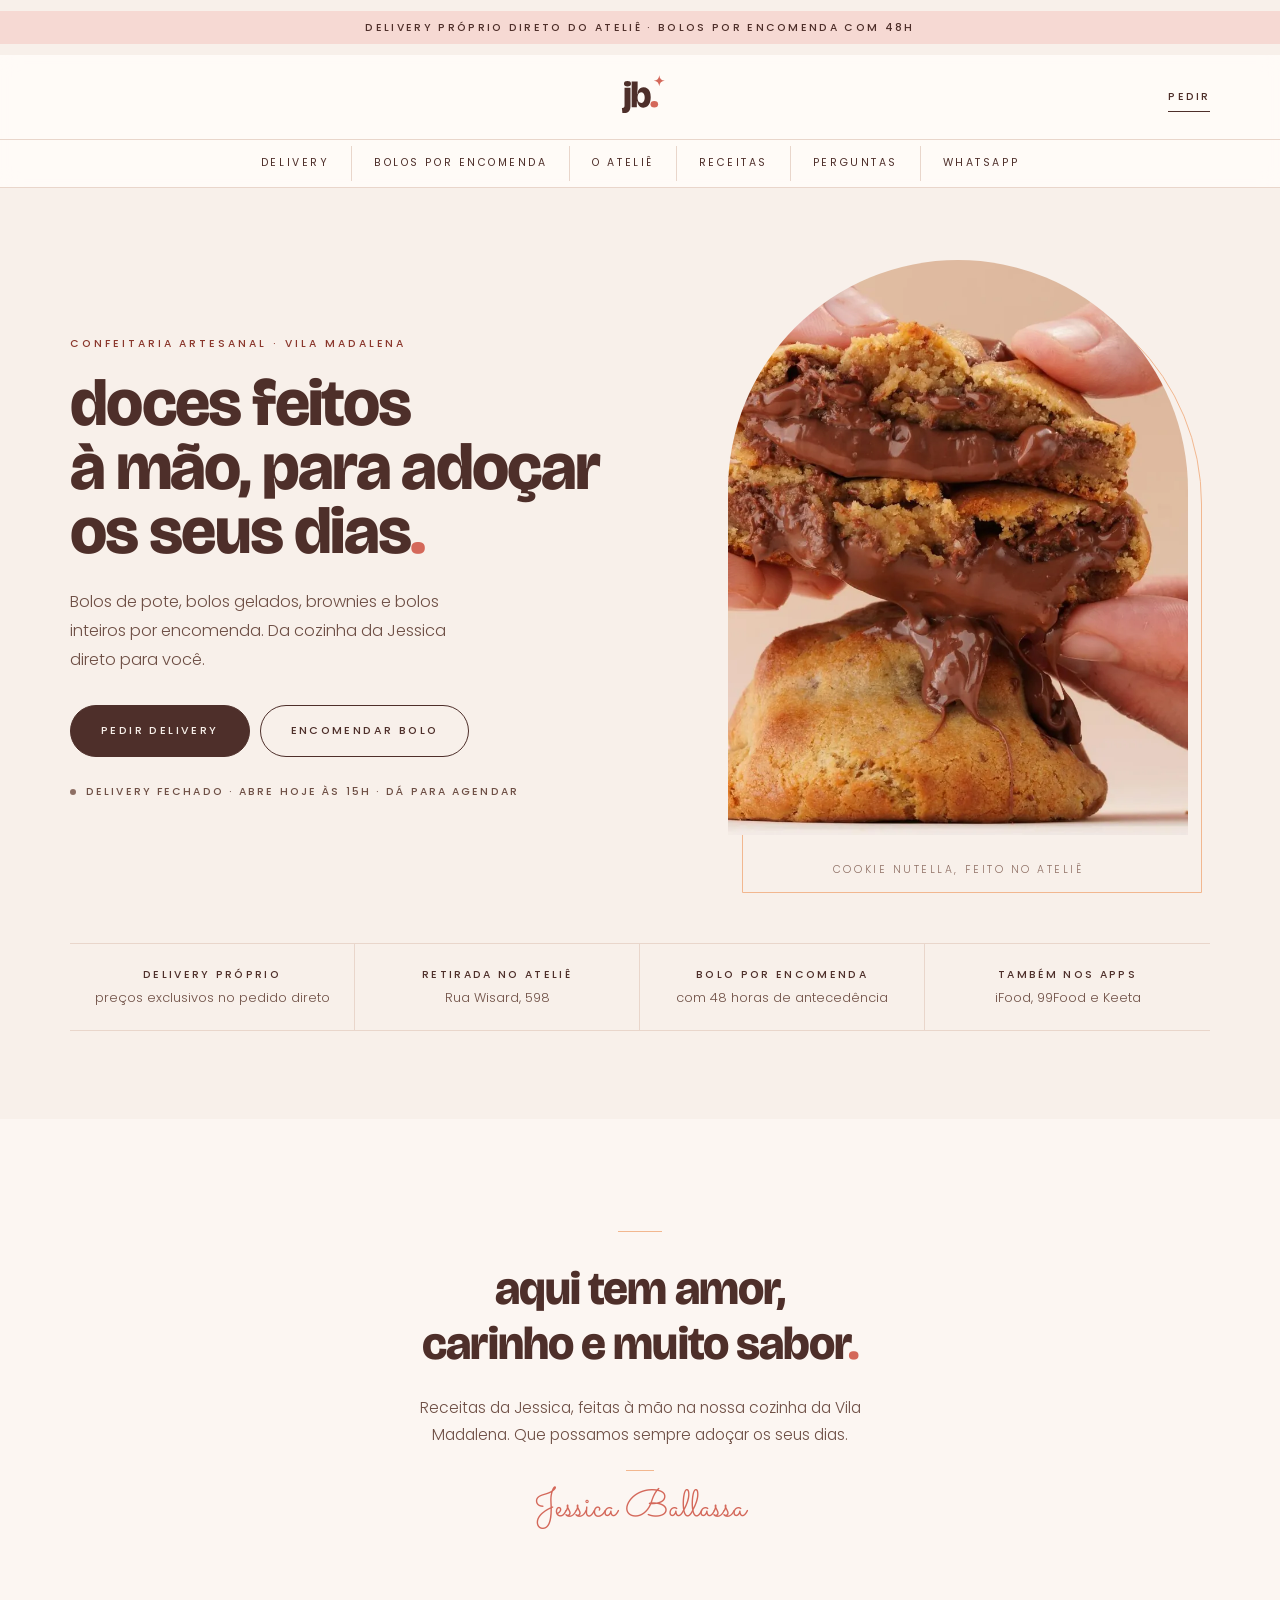
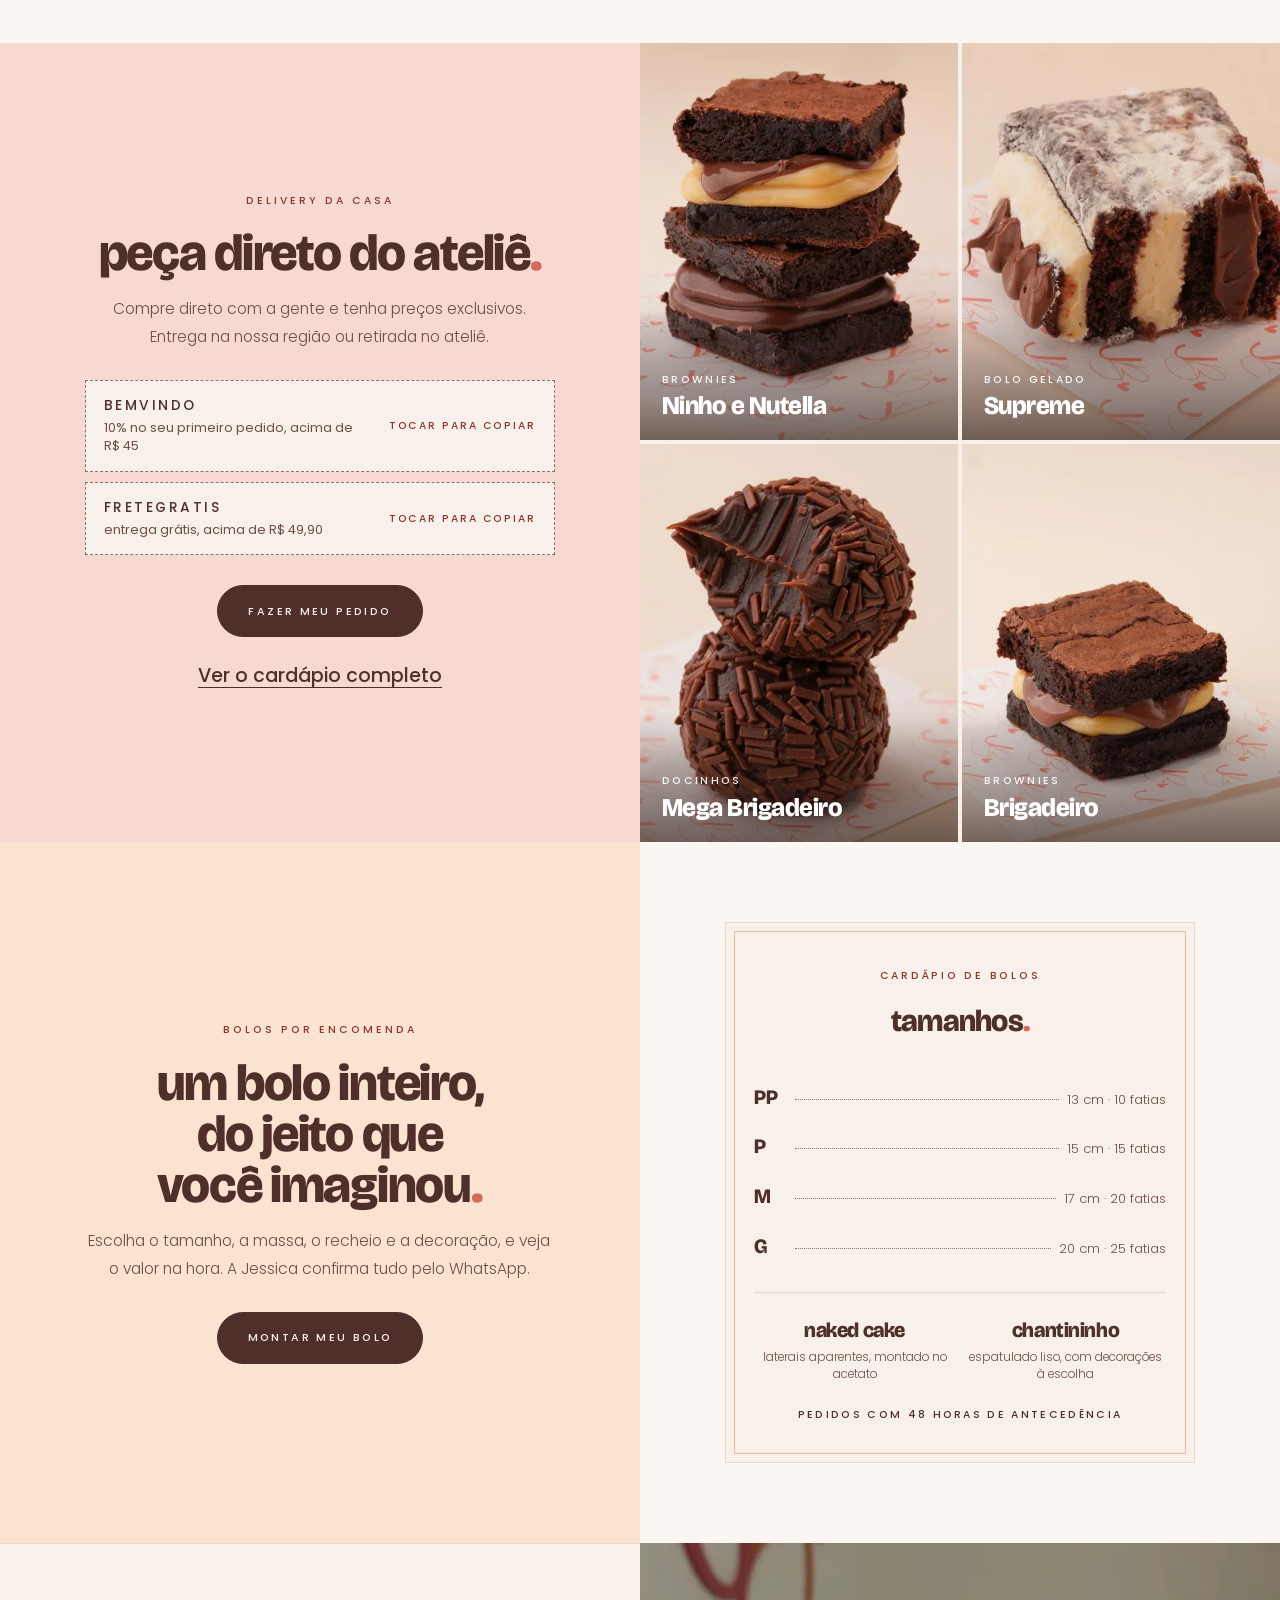
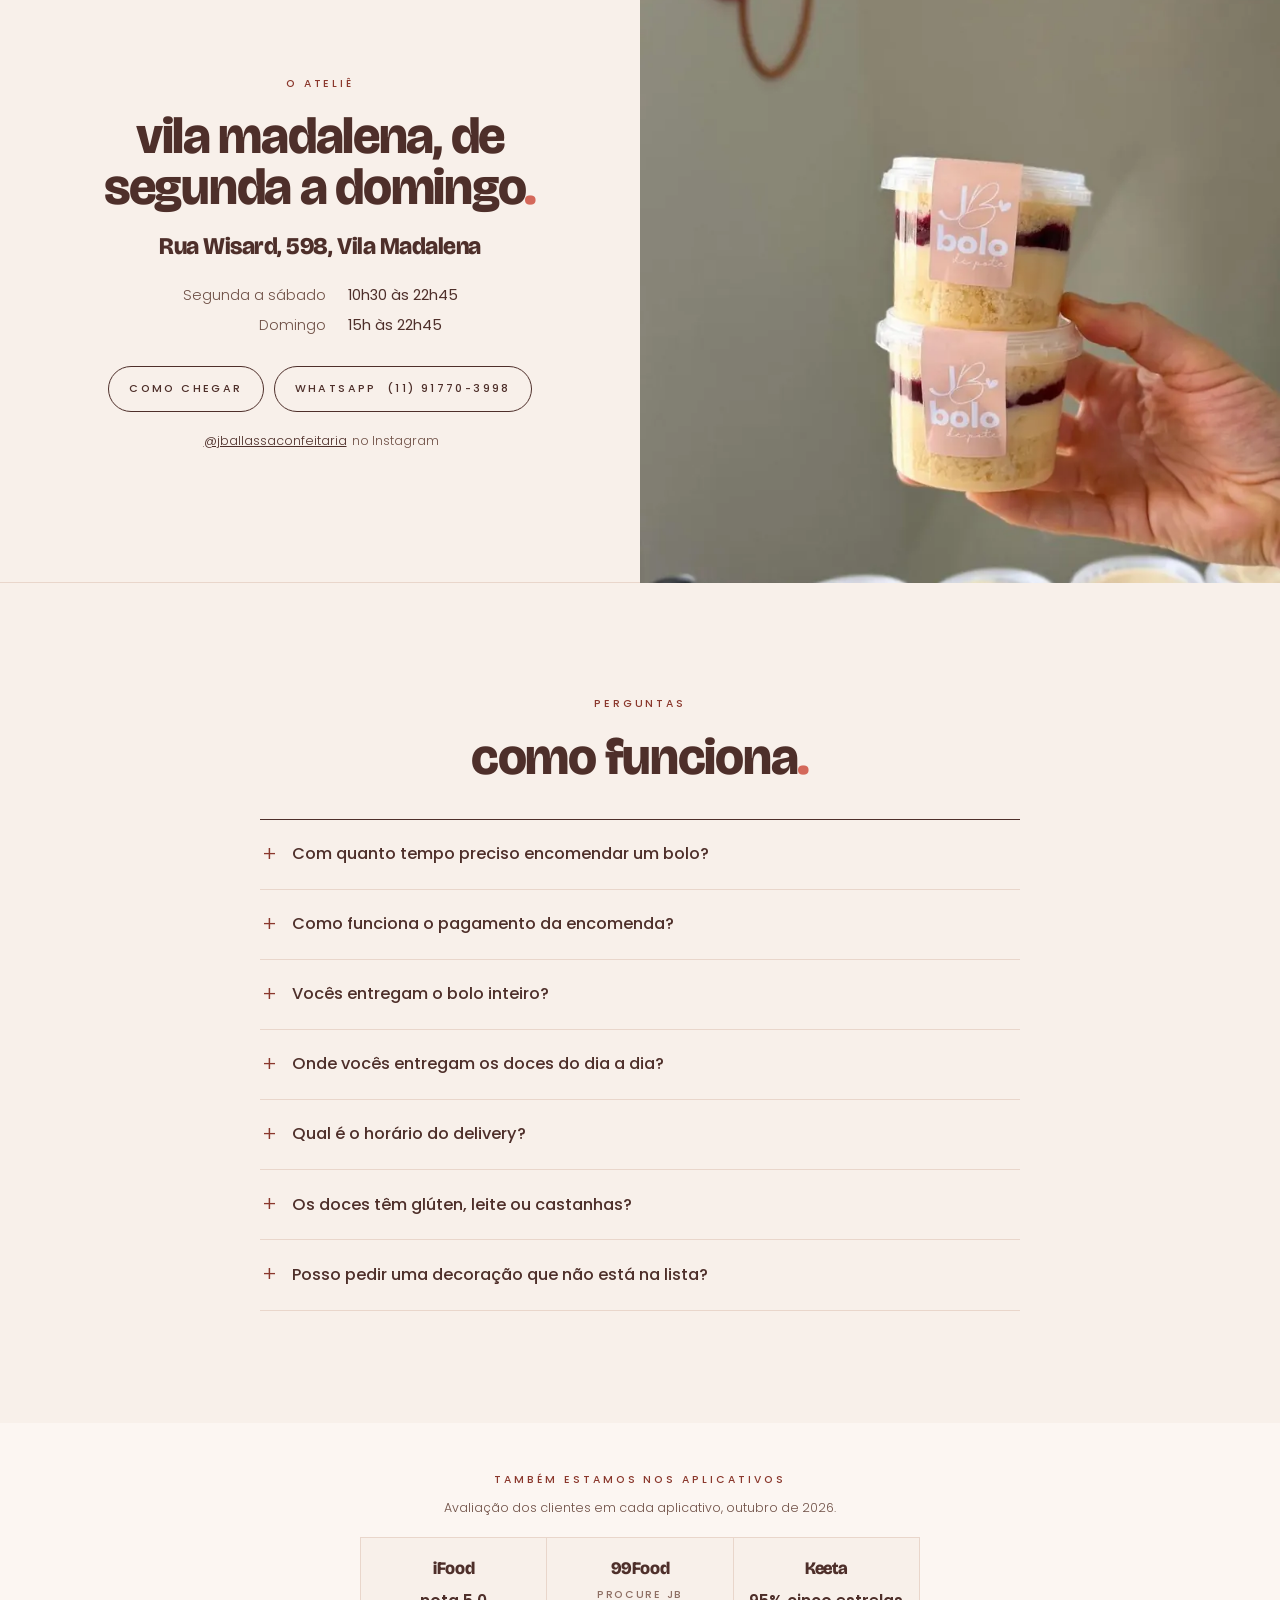
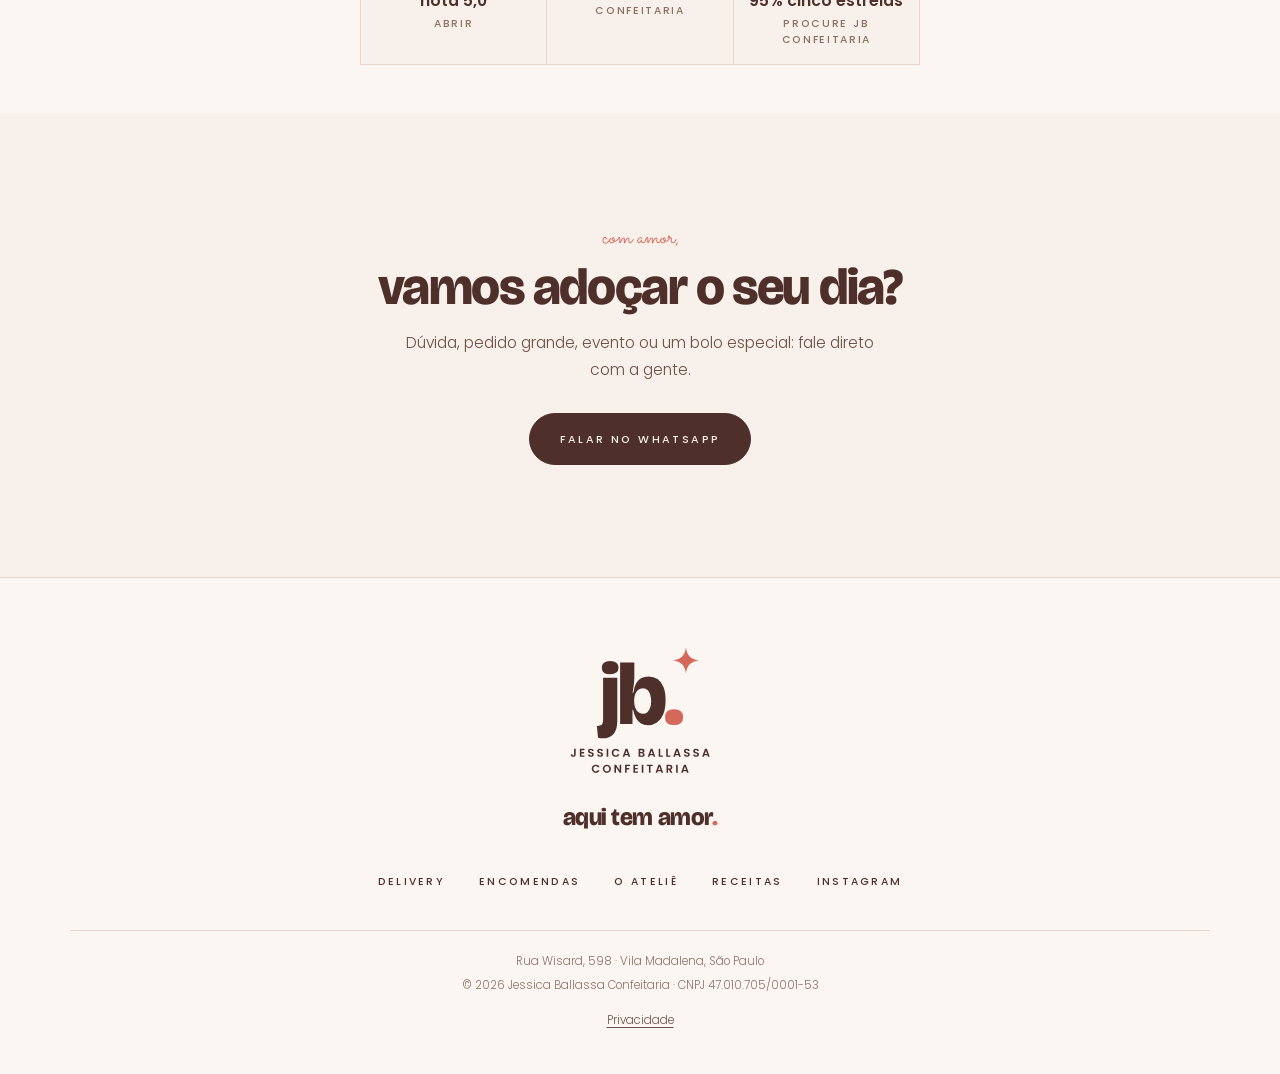
==== commit fe40e62d: "Horário novo: segunda a sábado 10h30 às 22h45 (domingo segue 15h às 22h45) Co-Authored-By: Claude Op" ====
--- a/index.html
+++ b/index.html
@@ -22,7 +22,7 @@
  "areaServed":"Vila Madalena, São Paulo",
  "sameAs":["https://www.instagram.com/jballassaconfeitaria/"],
  "openingHoursSpecification":[
-  {"@type":"OpeningHoursSpecification","dayOfWeek":["Monday","Tuesday","Wednesday","Thursday","Friday","Saturday"],"opens":"11:00","closes":"22:45"},
+  {"@type":"OpeningHoursSpecification","dayOfWeek":["Monday","Tuesday","Wednesday","Thursday","Friday","Saturday"],"opens":"10:30","closes":"22:45"},
   {"@type":"OpeningHoursSpecification","dayOfWeek":"Sunday","opens":"15:00","closes":"22:45"}],
  "hasMenu":"https://jbconfeitaria.saipos.com/","potentialAction":{"@type":"OrderAction","target":"https://jbconfeitaria.saipos.com/"}}
 </script>
@@ -258,7 +258,7 @@
 
 <div class="toast" id="toast" role="status" aria-live="polite"></div>
 
-<script src="js/config.js?v=48"></script>
+<script src="js/config.js?v=51"></script>
 <script src="js/comum.js?v=43"></script>
 <script>
 (function(){
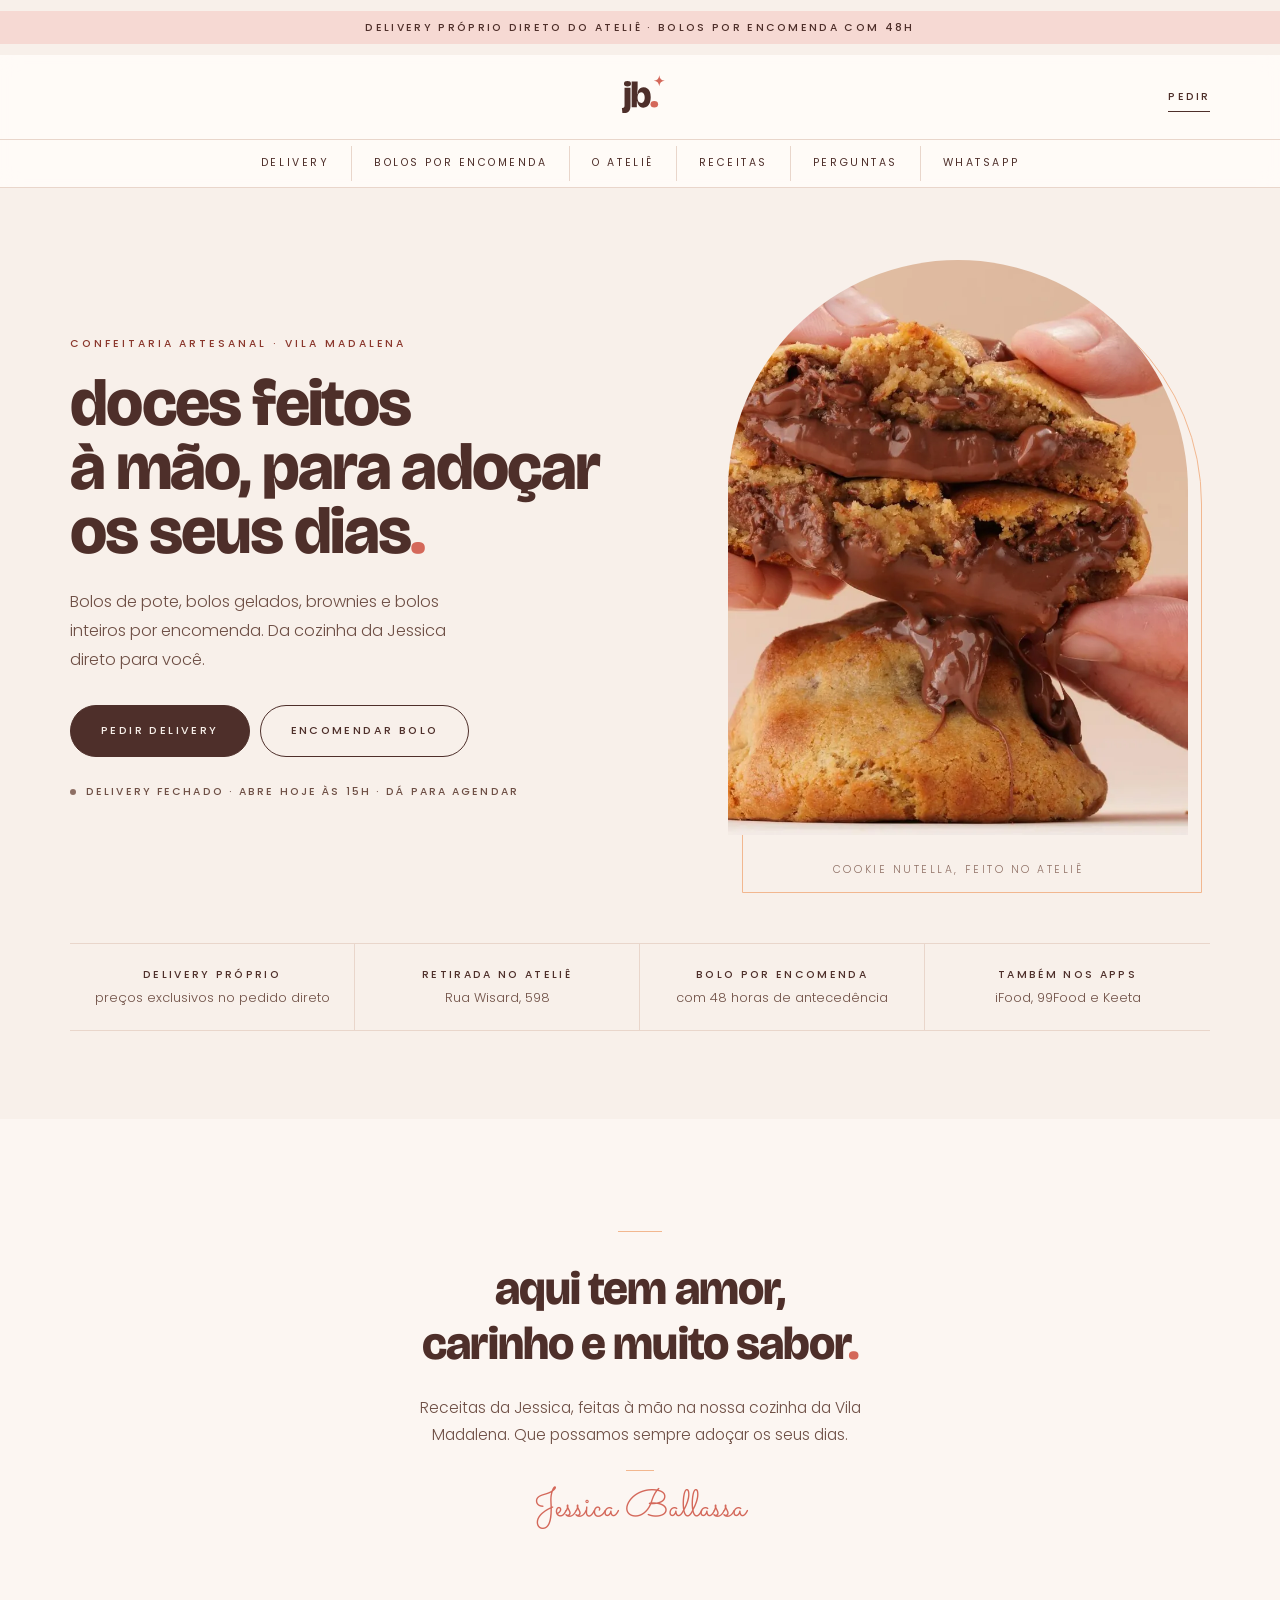
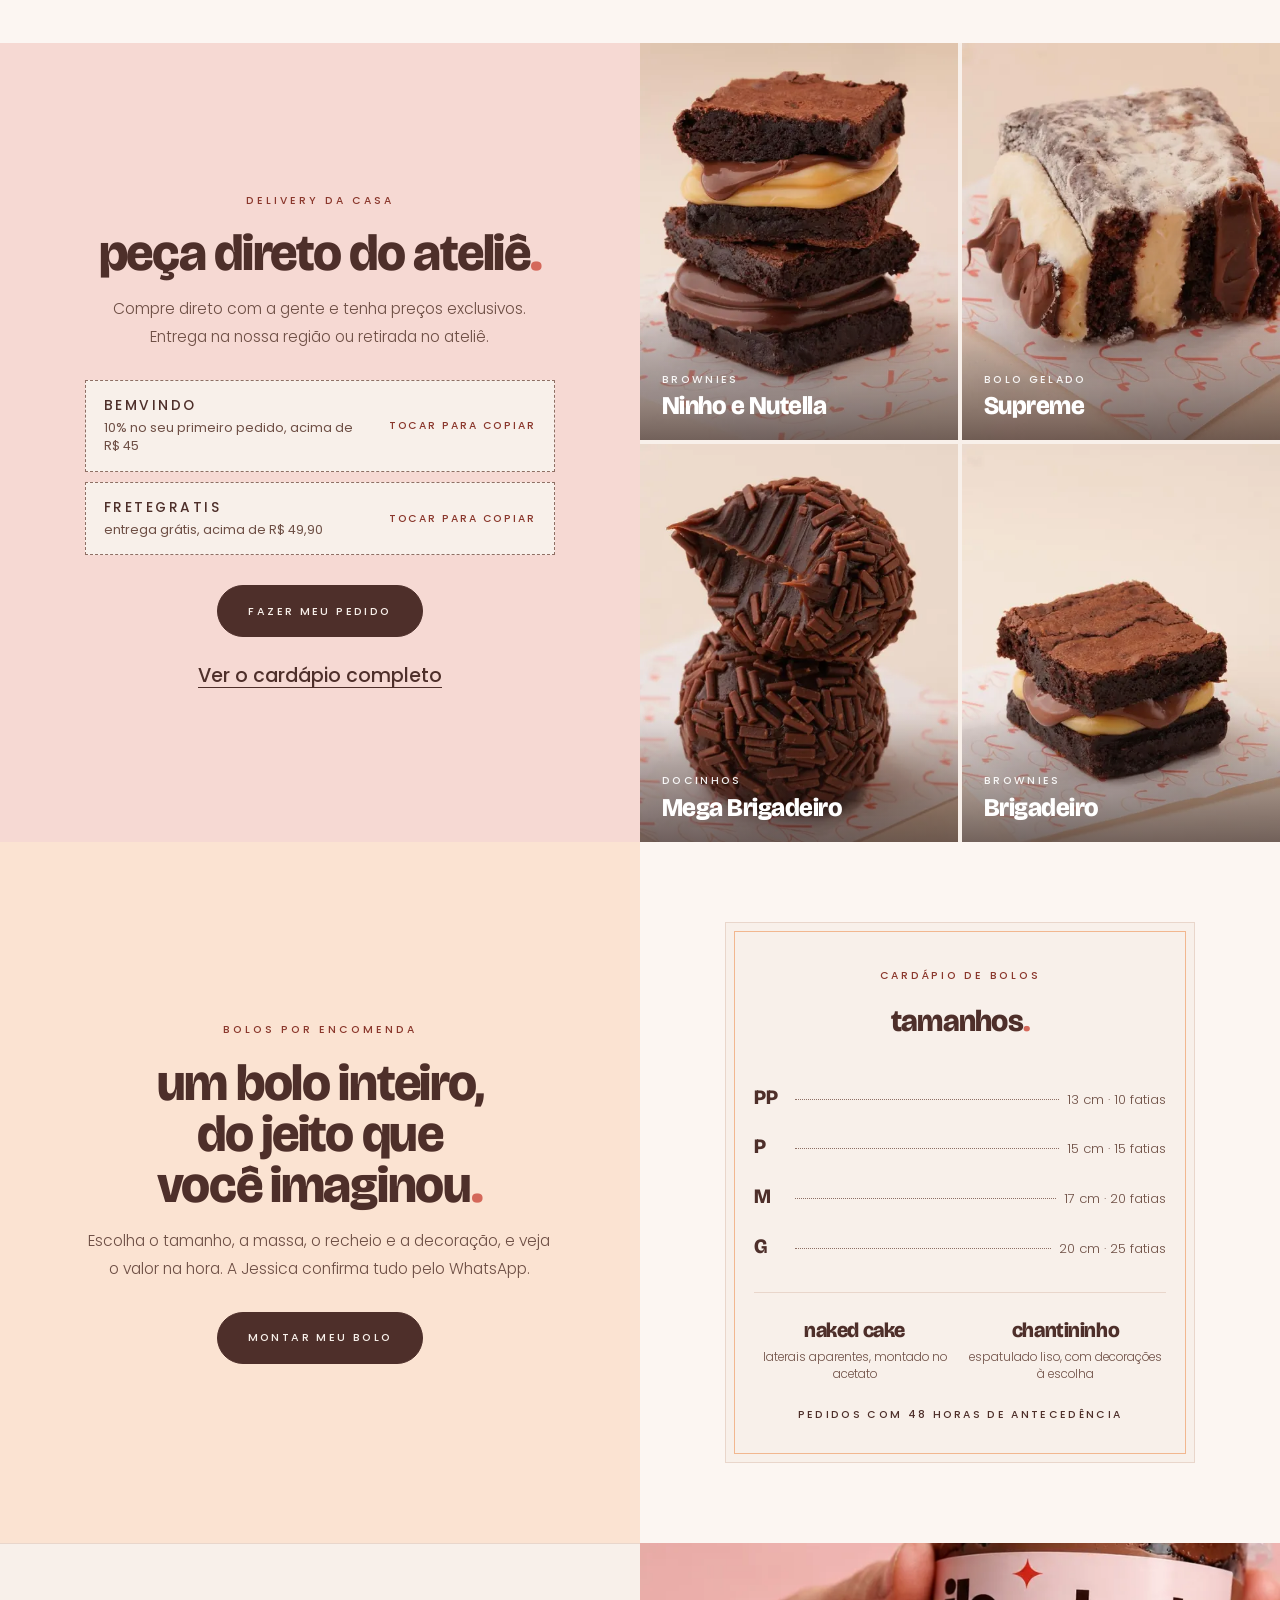
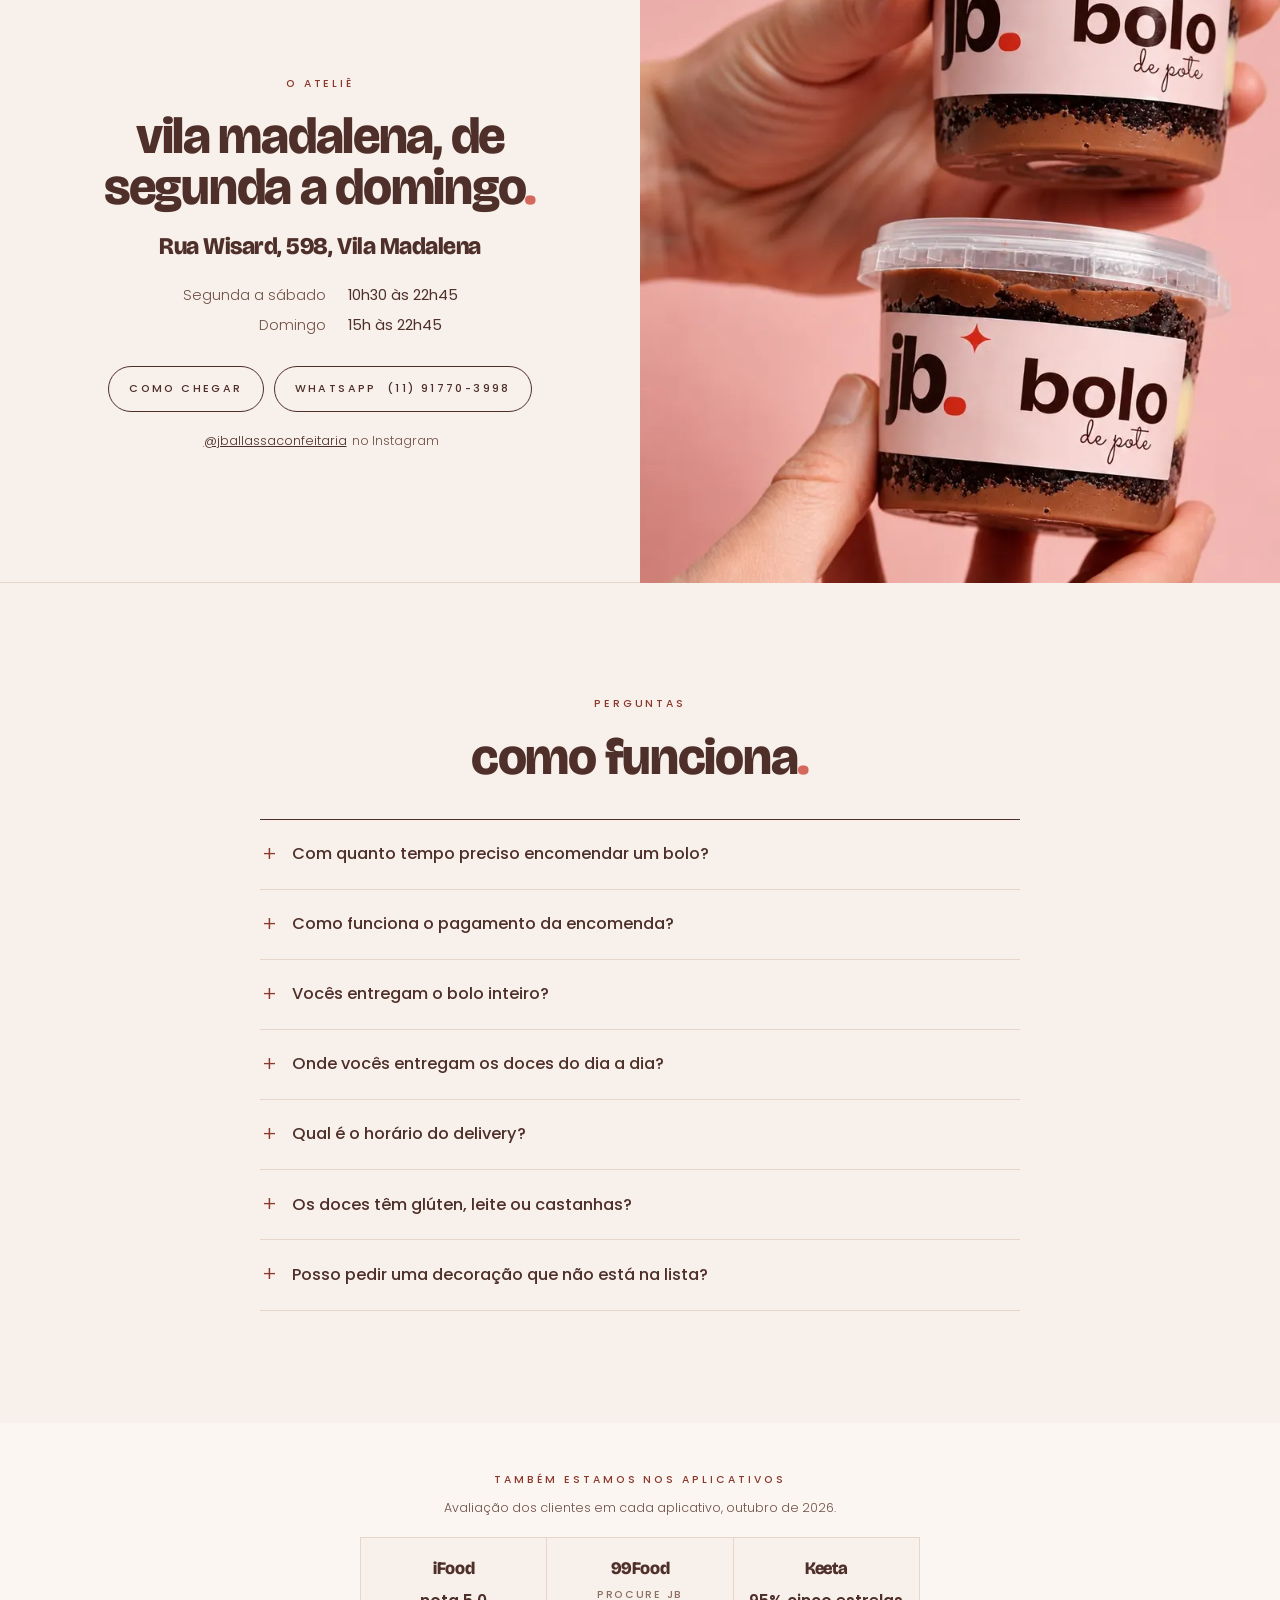
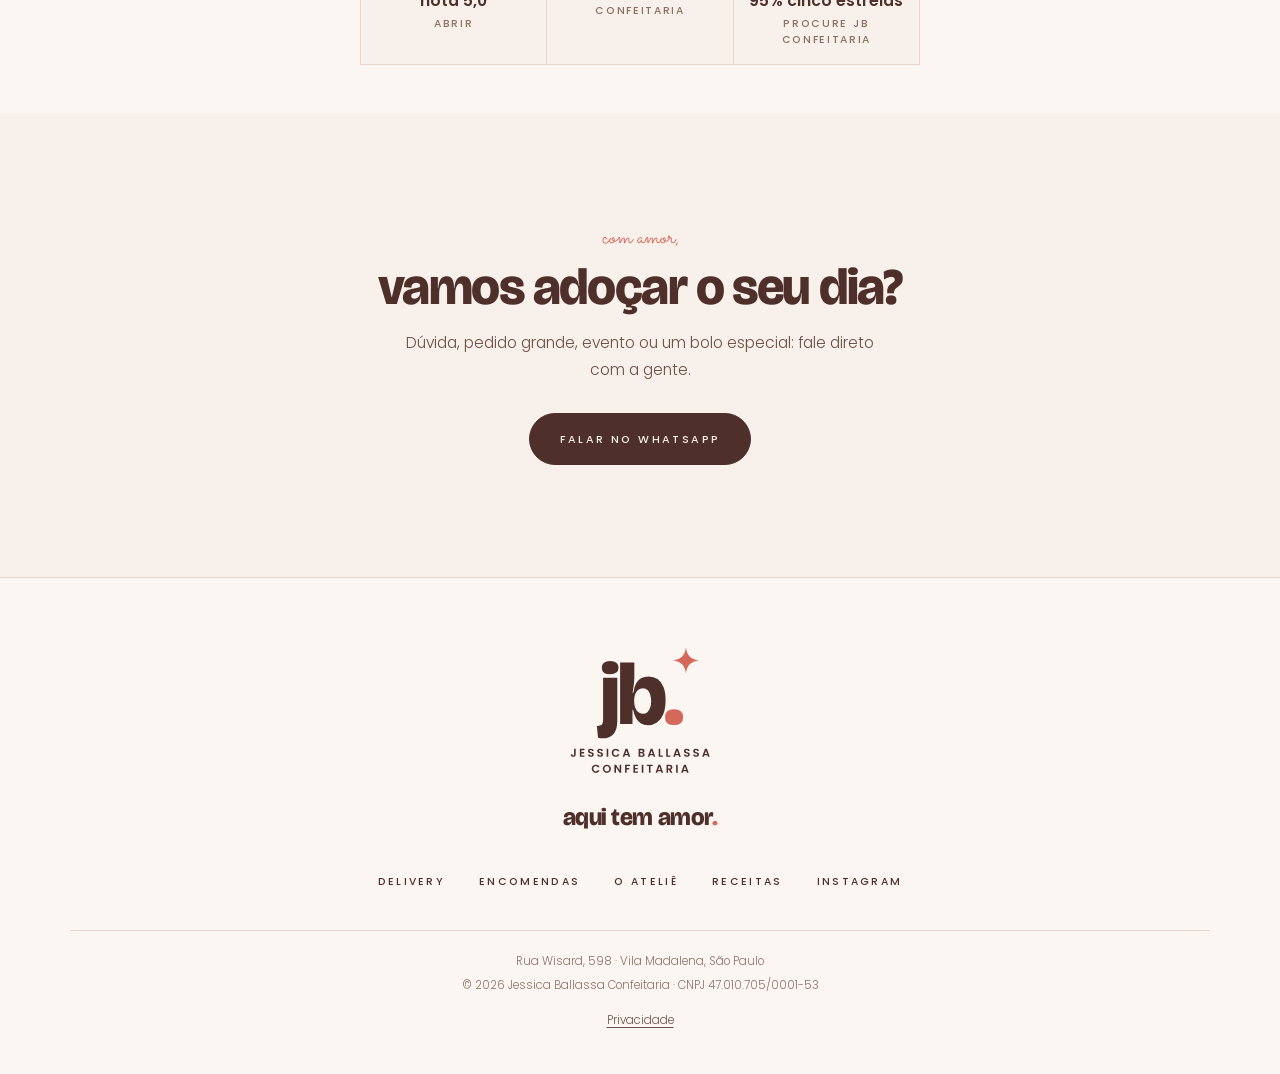
==== commit 13cfb003: "Foto nova do bolo de pote com a etiqueta nova da JB na seção do ateliê Co-Authored-By: Claude Opus 5" ====
--- a/index.html
+++ b/index.html
@@ -176,7 +176,7 @@
         <p class="miudo"><a id="lnkInsta" href="#" rel="noopener">@jballassaconfeitaria</a> no Instagram</p>
       </div>
     </div>
-    <figure class="foto-cheia"><picture><source type="image/webp" srcset="assets/fotos/atelie-bolos-de-pote-480.webp 480w, assets/fotos/atelie-bolos-de-pote-800.webp 800w, assets/fotos/atelie-bolos-de-pote.webp 900w" sizes="(min-width:960px) 50vw, 100vw"><img src="assets/fotos/atelie-bolos-de-pote.jpg" alt="Bolos de pote com a etiqueta da JB no ateliê" loading="lazy" width="900" height="1125" srcset="assets/fotos/atelie-bolos-de-pote-480.jpg 480w, assets/fotos/atelie-bolos-de-pote-800.jpg 800w, assets/fotos/atelie-bolos-de-pote.jpg 900w" sizes="(min-width:960px) 50vw, 100vw"></picture></figure>
+    <figure class="foto-cheia"><picture><source type="image/webp" srcset="assets/fotos/bolo-de-pote-jb-480.webp 480w, assets/fotos/bolo-de-pote-jb-800.webp 800w, assets/fotos/bolo-de-pote-jb.webp 900w" sizes="(min-width:960px) 50vw, 100vw"><img src="assets/fotos/bolo-de-pote-jb.jpg" alt="Dois bolos de pote com a etiqueta nova da JB" loading="lazy" width="900" height="1125" srcset="assets/fotos/bolo-de-pote-jb-480.jpg 480w, assets/fotos/bolo-de-pote-jb-800.jpg 800w, assets/fotos/bolo-de-pote-jb.jpg 900w" sizes="(min-width:960px) 50vw, 100vw"></picture></figure>
   </section>
 
   <!-- ============ PERGUNTAS ============ -->
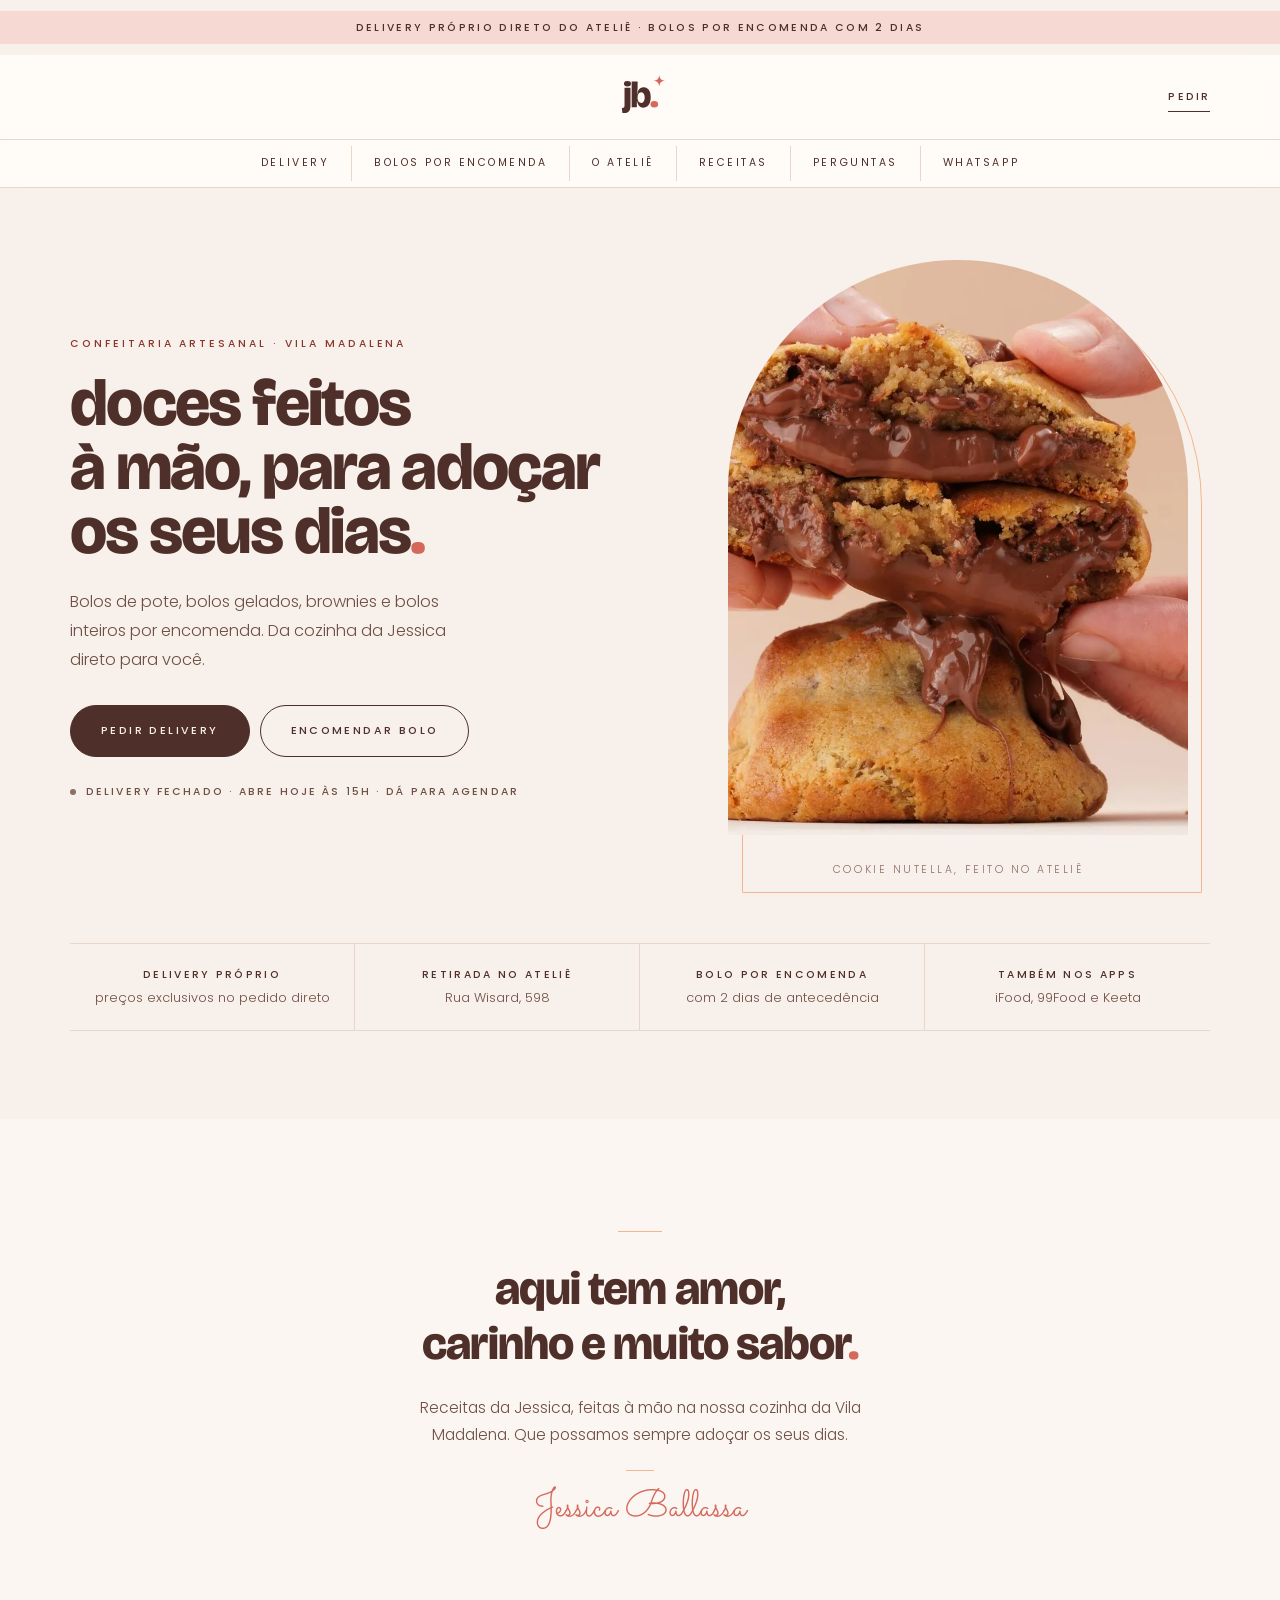
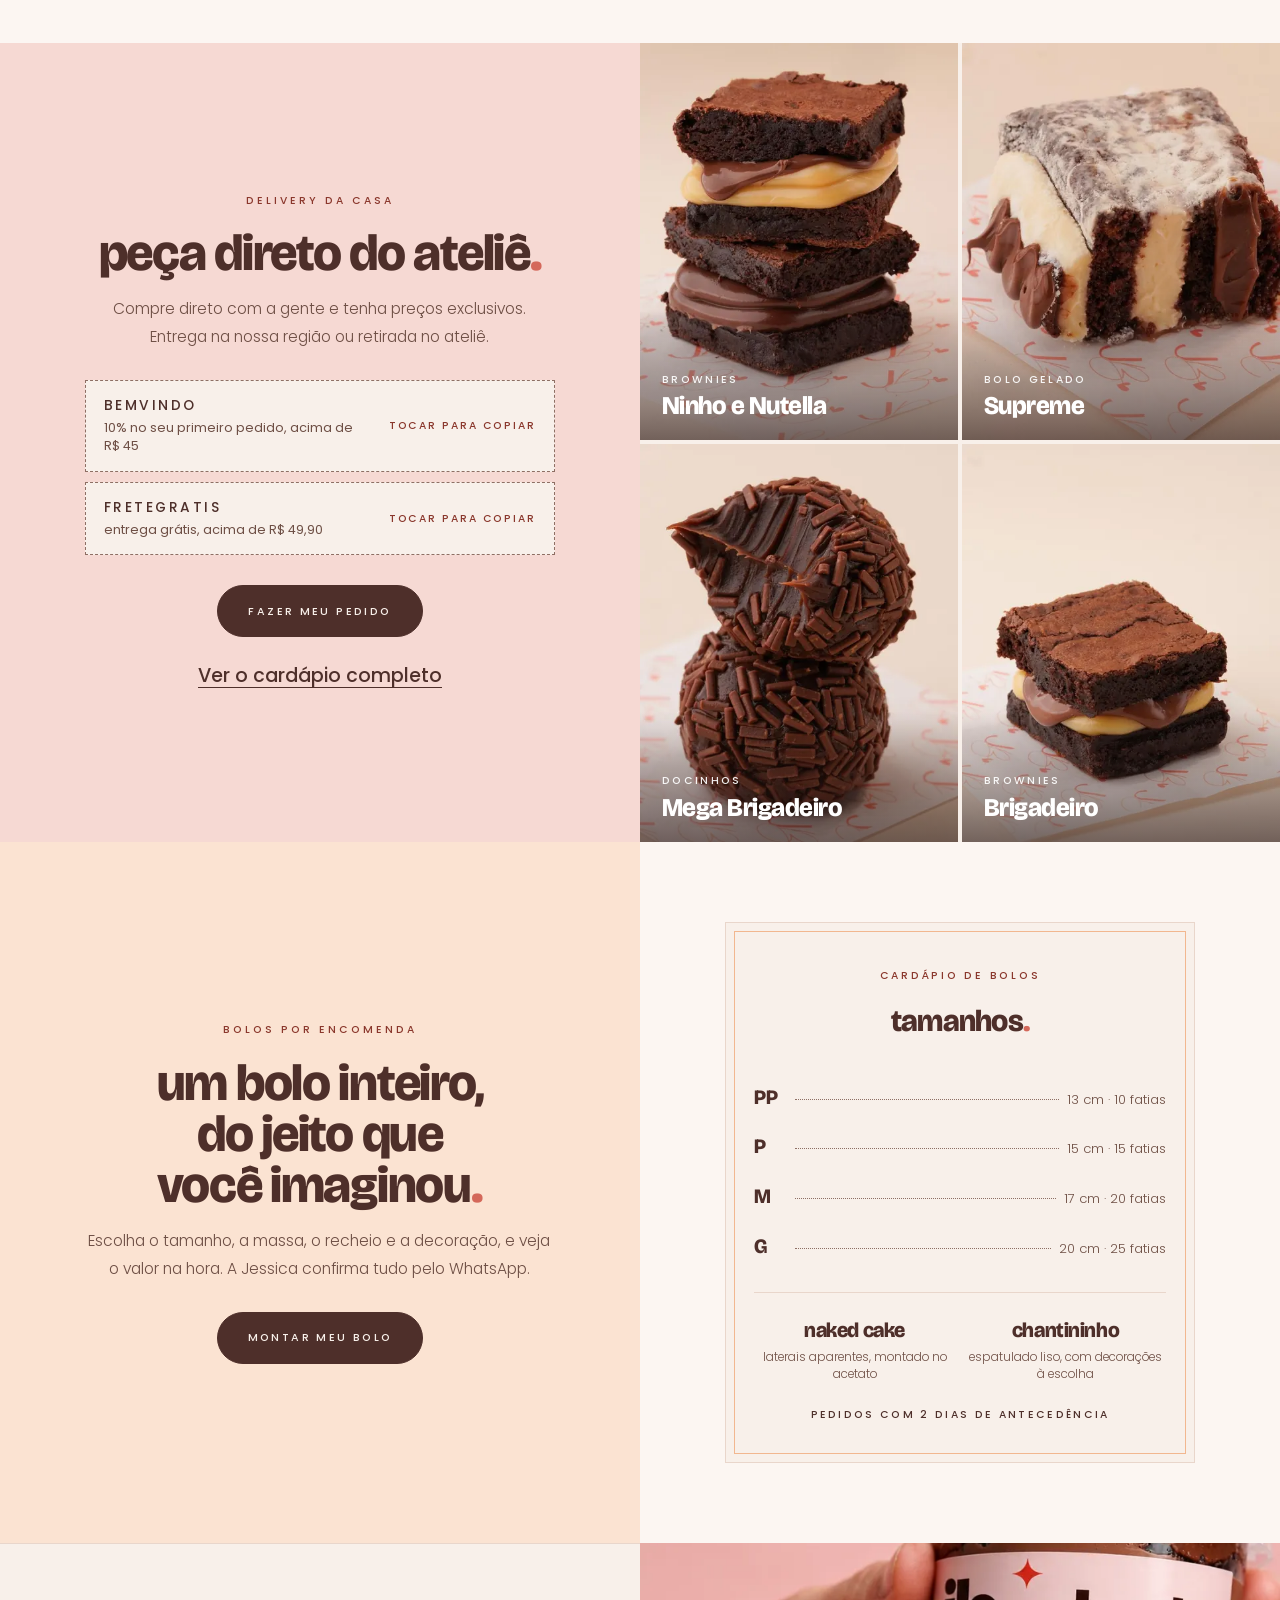
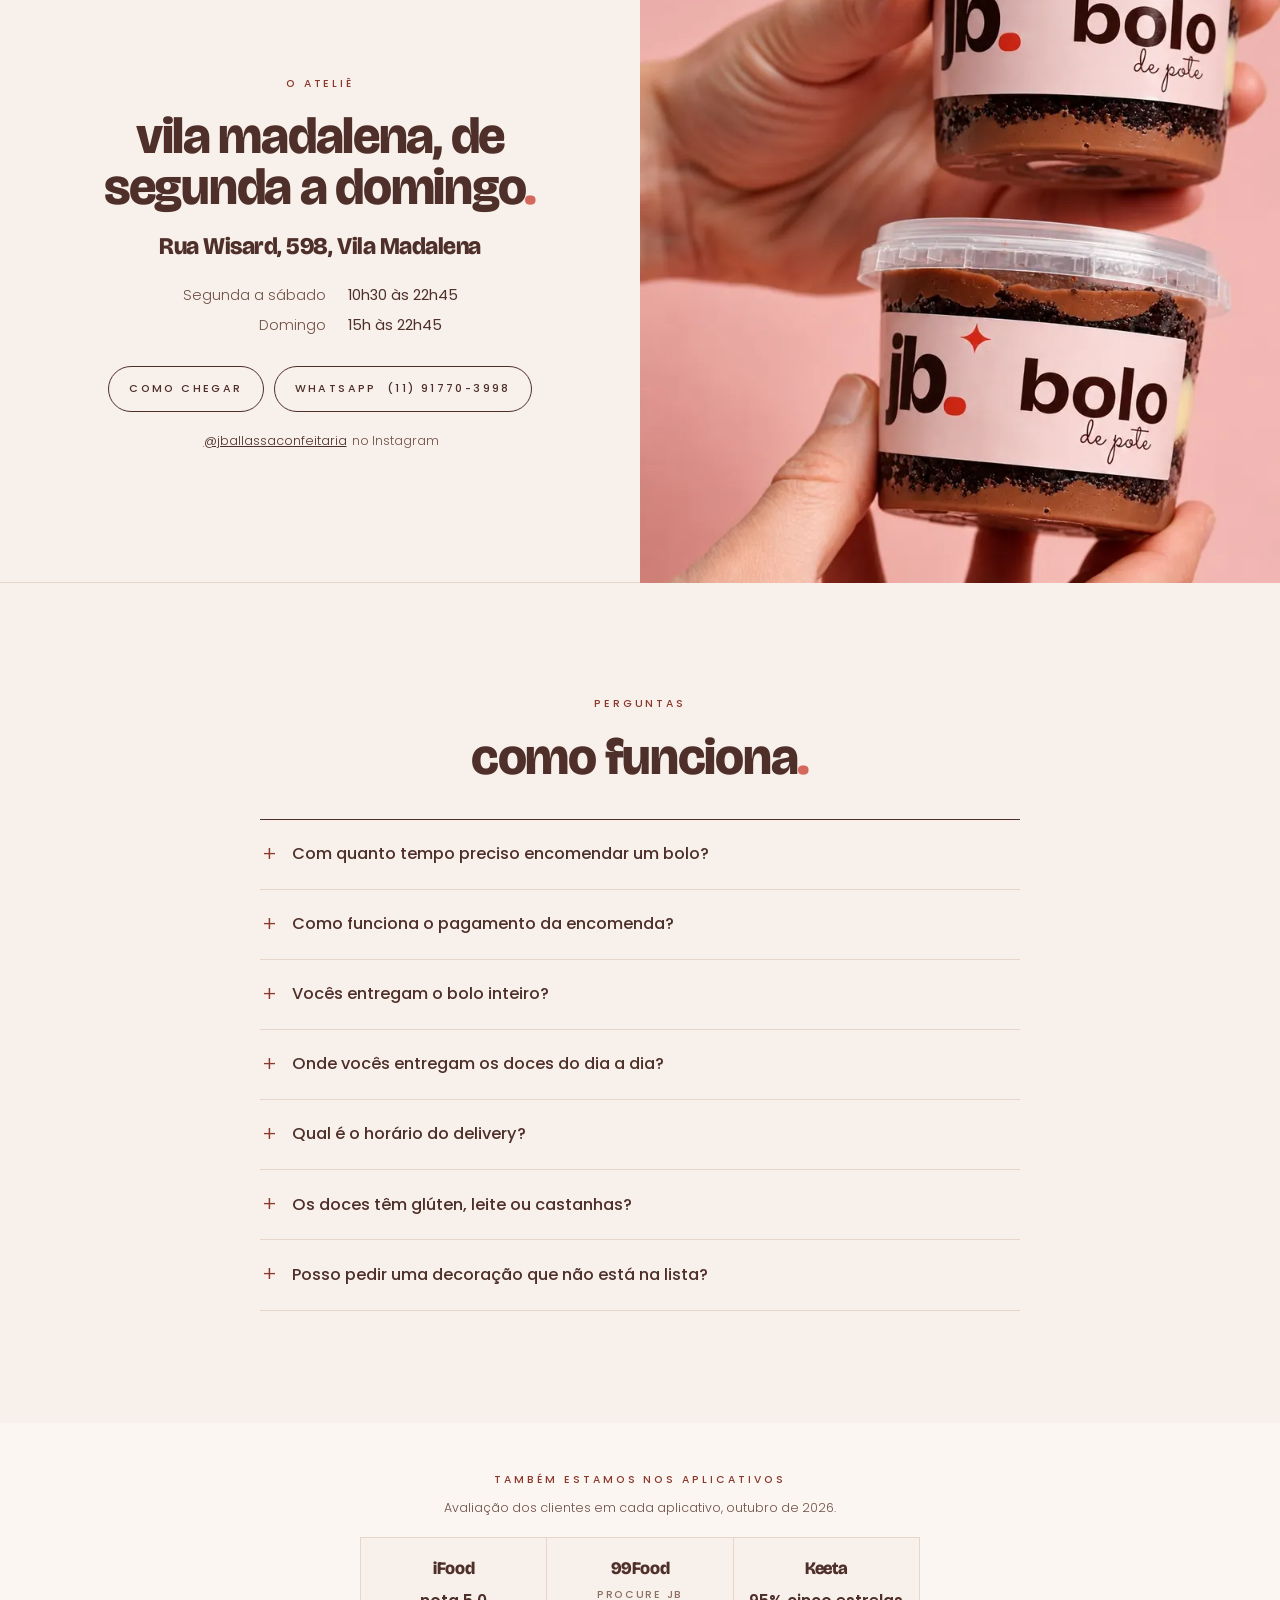
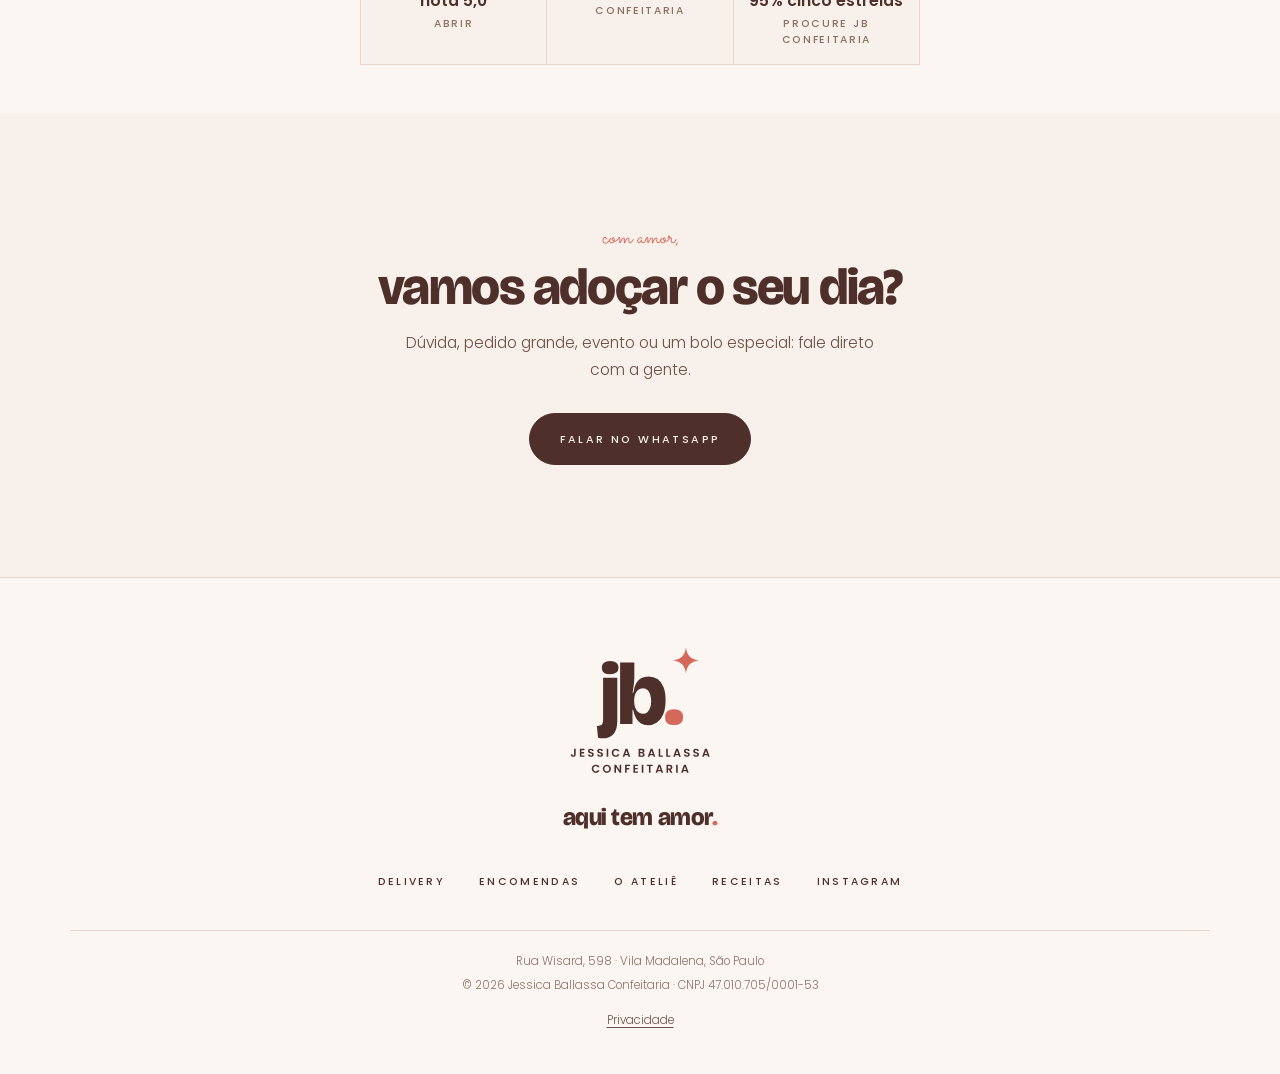
==== commit 30e85537: "Encomendas: 2 dias inteiros de produção (o dia do pedido não conta) no calendário, nos horários e no" ====
--- a/index.html
+++ b/index.html
@@ -36,7 +36,7 @@
 </head>
 <body>
 
-<p class="faixa">Delivery próprio direto do ateliê · Bolos por encomenda com 48h</p>
+<p class="faixa">Delivery próprio direto do ateliê · Bolos por encomenda com 2 dias</p>
 
 <header class="topo">
   <div class="wrap barra-topo">
@@ -92,7 +92,7 @@
     <ul class="garantias surge" aria-label="Formas de pedir">
       <li><b>Delivery próprio</b><span>preços exclusivos no pedido direto</span></li>
       <li><b>Retirada no ateliê</b><span>Rua Wisard, 598</span></li>
-      <li><b>Bolo por encomenda</b><span>com 48 horas de antecedência</span></li>
+      <li><b>Bolo por encomenda</b><span>com 2 dias de antecedência</span></li>
       <li><b>Também nos apps</b><span>iFood, 99Food e Keeta</span></li>
     </ul>
   </div>
@@ -156,7 +156,7 @@
           <div><b>Naked cake</b><span>laterais aparentes, montado no acetato</span></div>
           <div><b>Chantininho</b><span>espatulado liso, com decorações à escolha</span></div>
         </div>
-        <p class="rodape-menu">Pedidos com 48 horas de antecedência</p>
+        <p class="rodape-menu">Pedidos com 2 dias de antecedência</p>
       </div>
     </div>
   </section>
@@ -189,7 +189,7 @@
       <div class="perguntas surge">
         <details>
           <summary>Com quanto tempo preciso encomendar um bolo?</summary>
-          <p>Com pelo menos 48 horas. Na página de encomenda o calendário já mostra o primeiro dia possível.</p>
+          <p>Com pelo menos 2 dias inteiros de produção: o dia do pedido não conta. Pedindo na sexta, por exemplo, a retirada é a partir de segunda. Na página de encomenda o calendário já mostra o primeiro dia possível.</p>
         </details>
         <details>
           <summary>Como funciona o pagamento da encomenda?</summary>
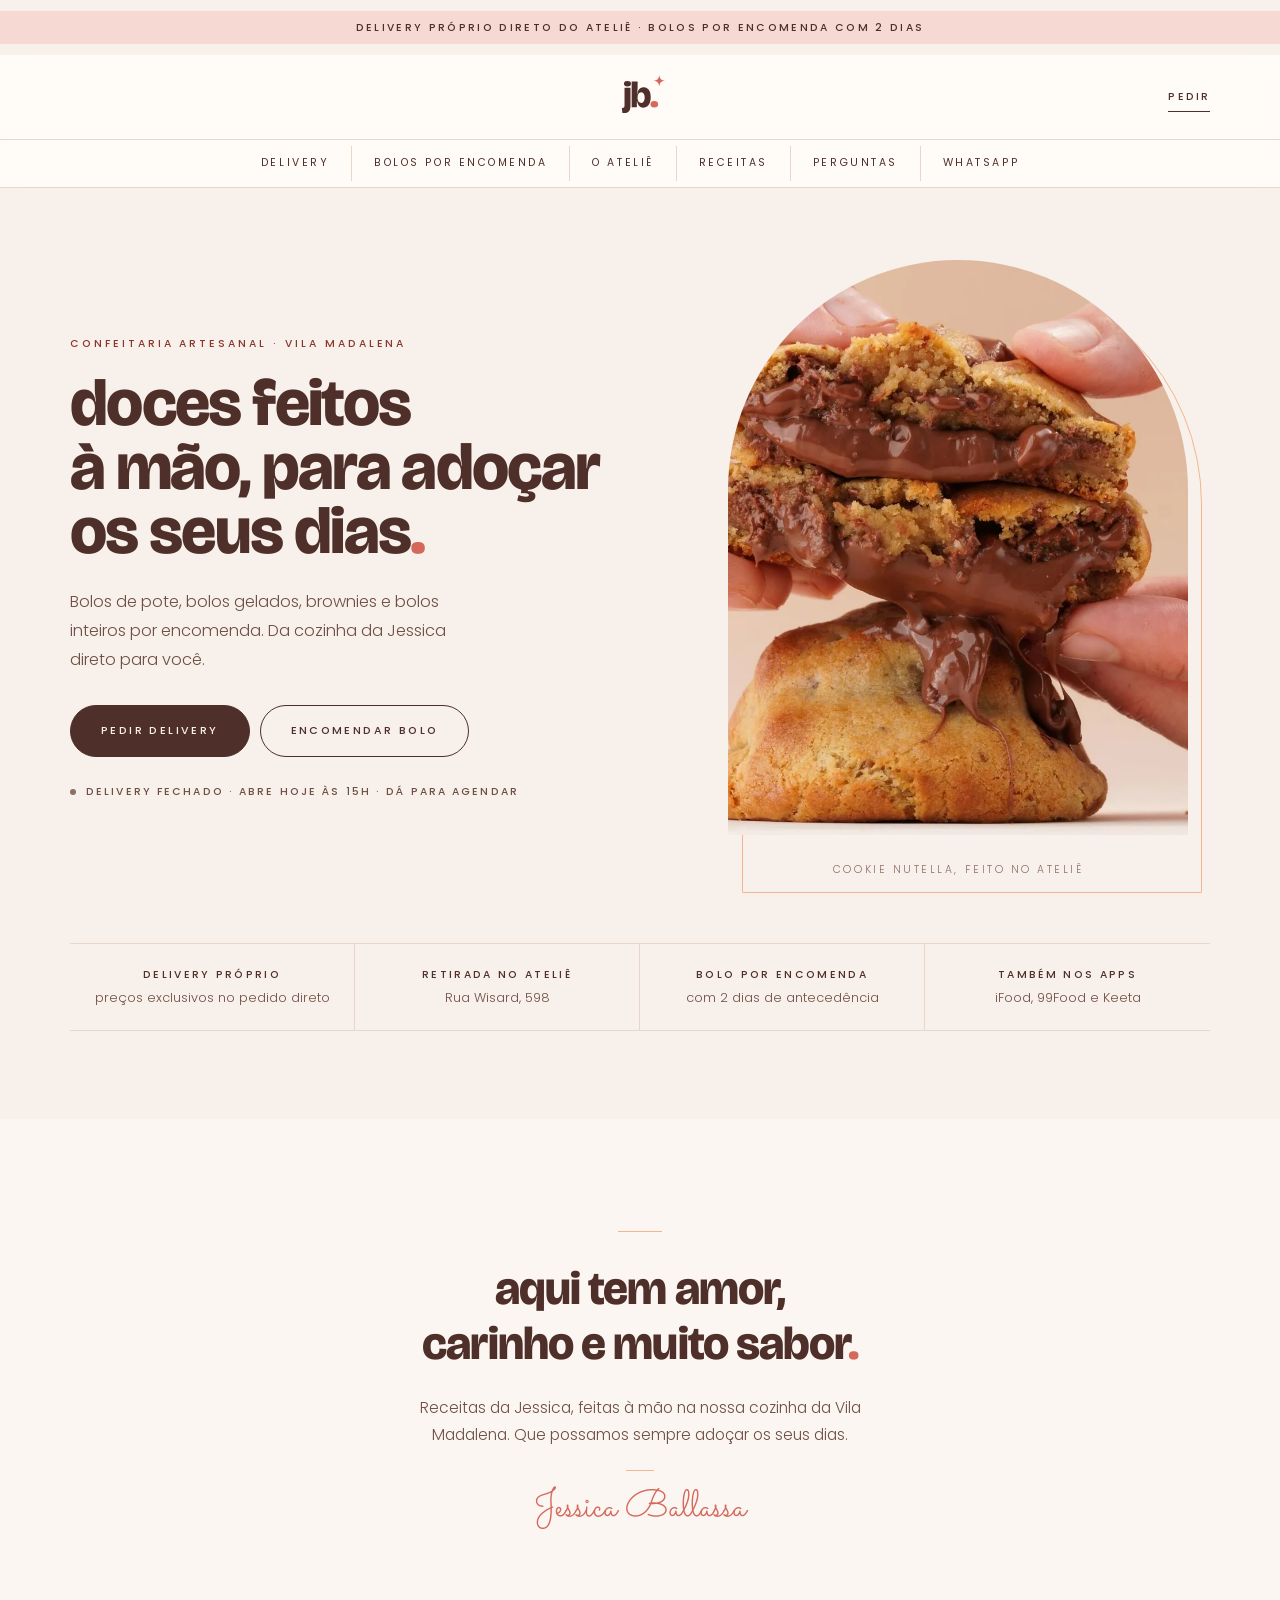
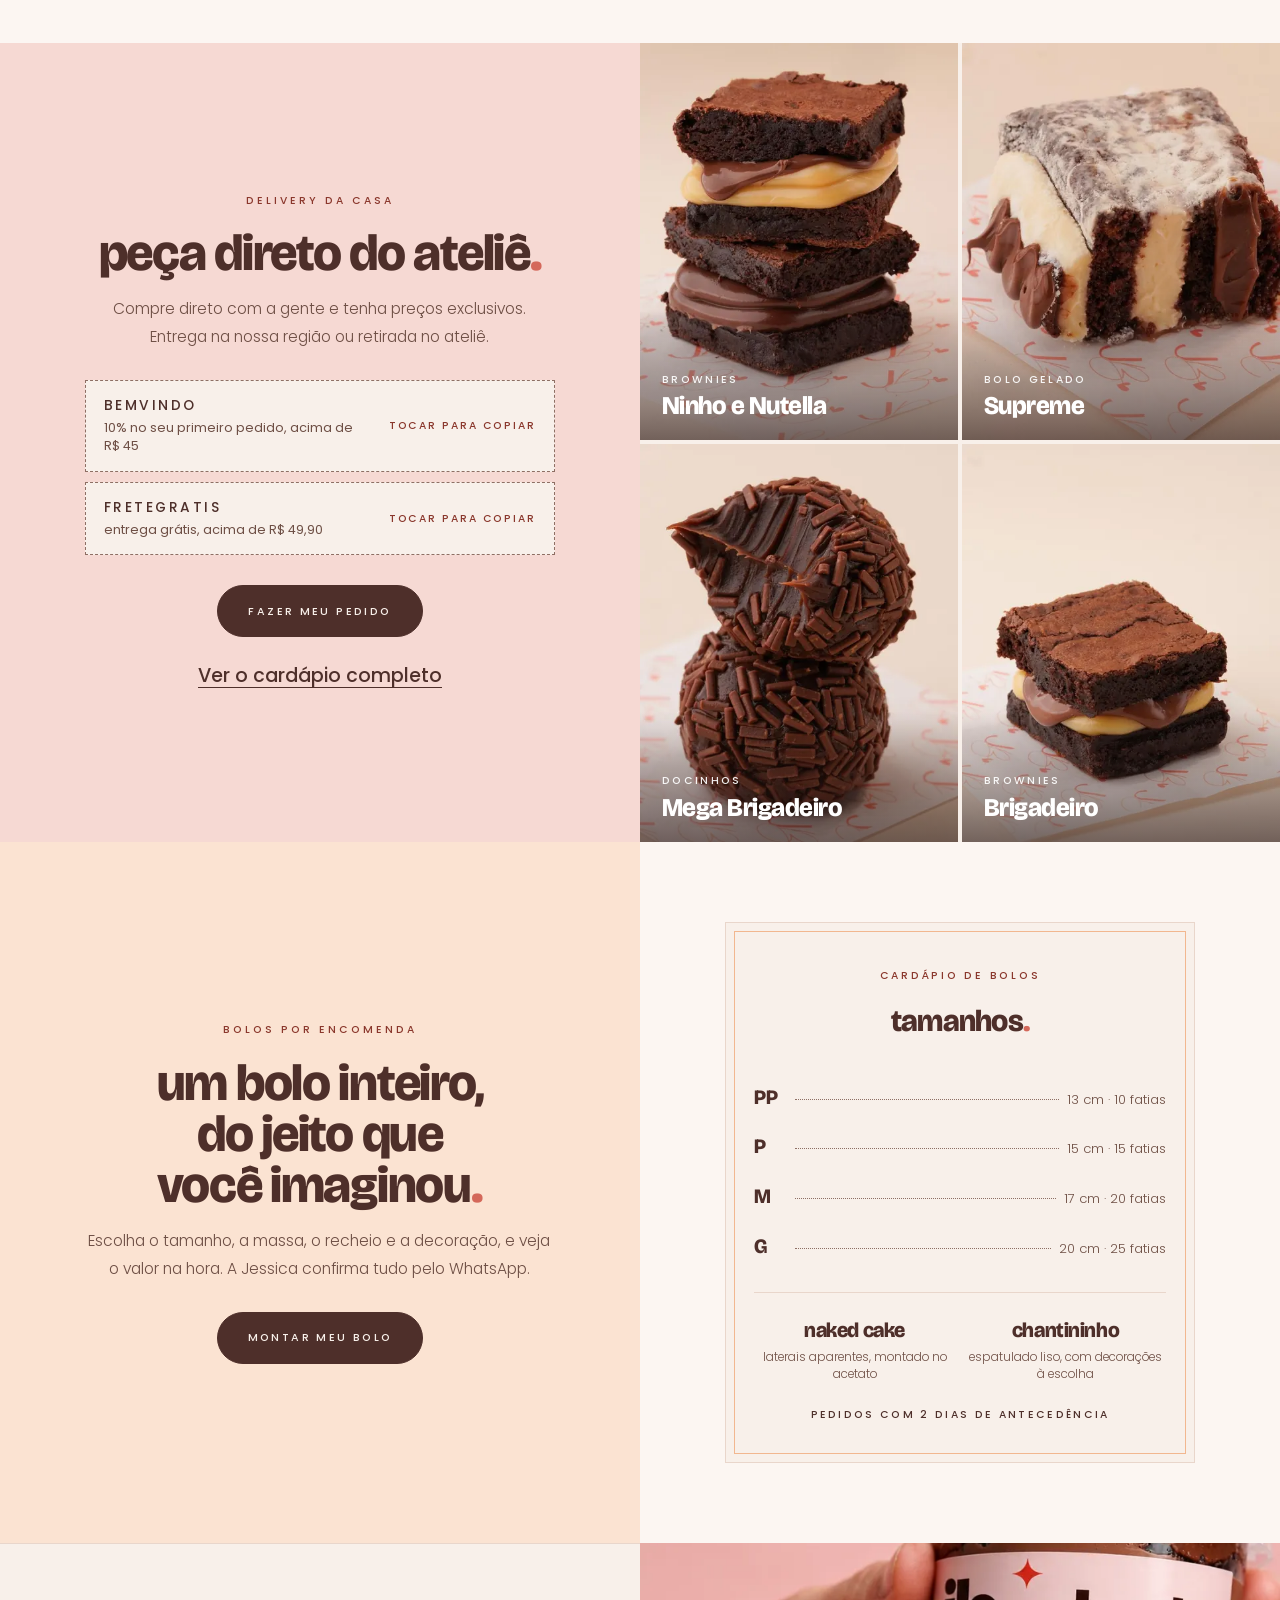
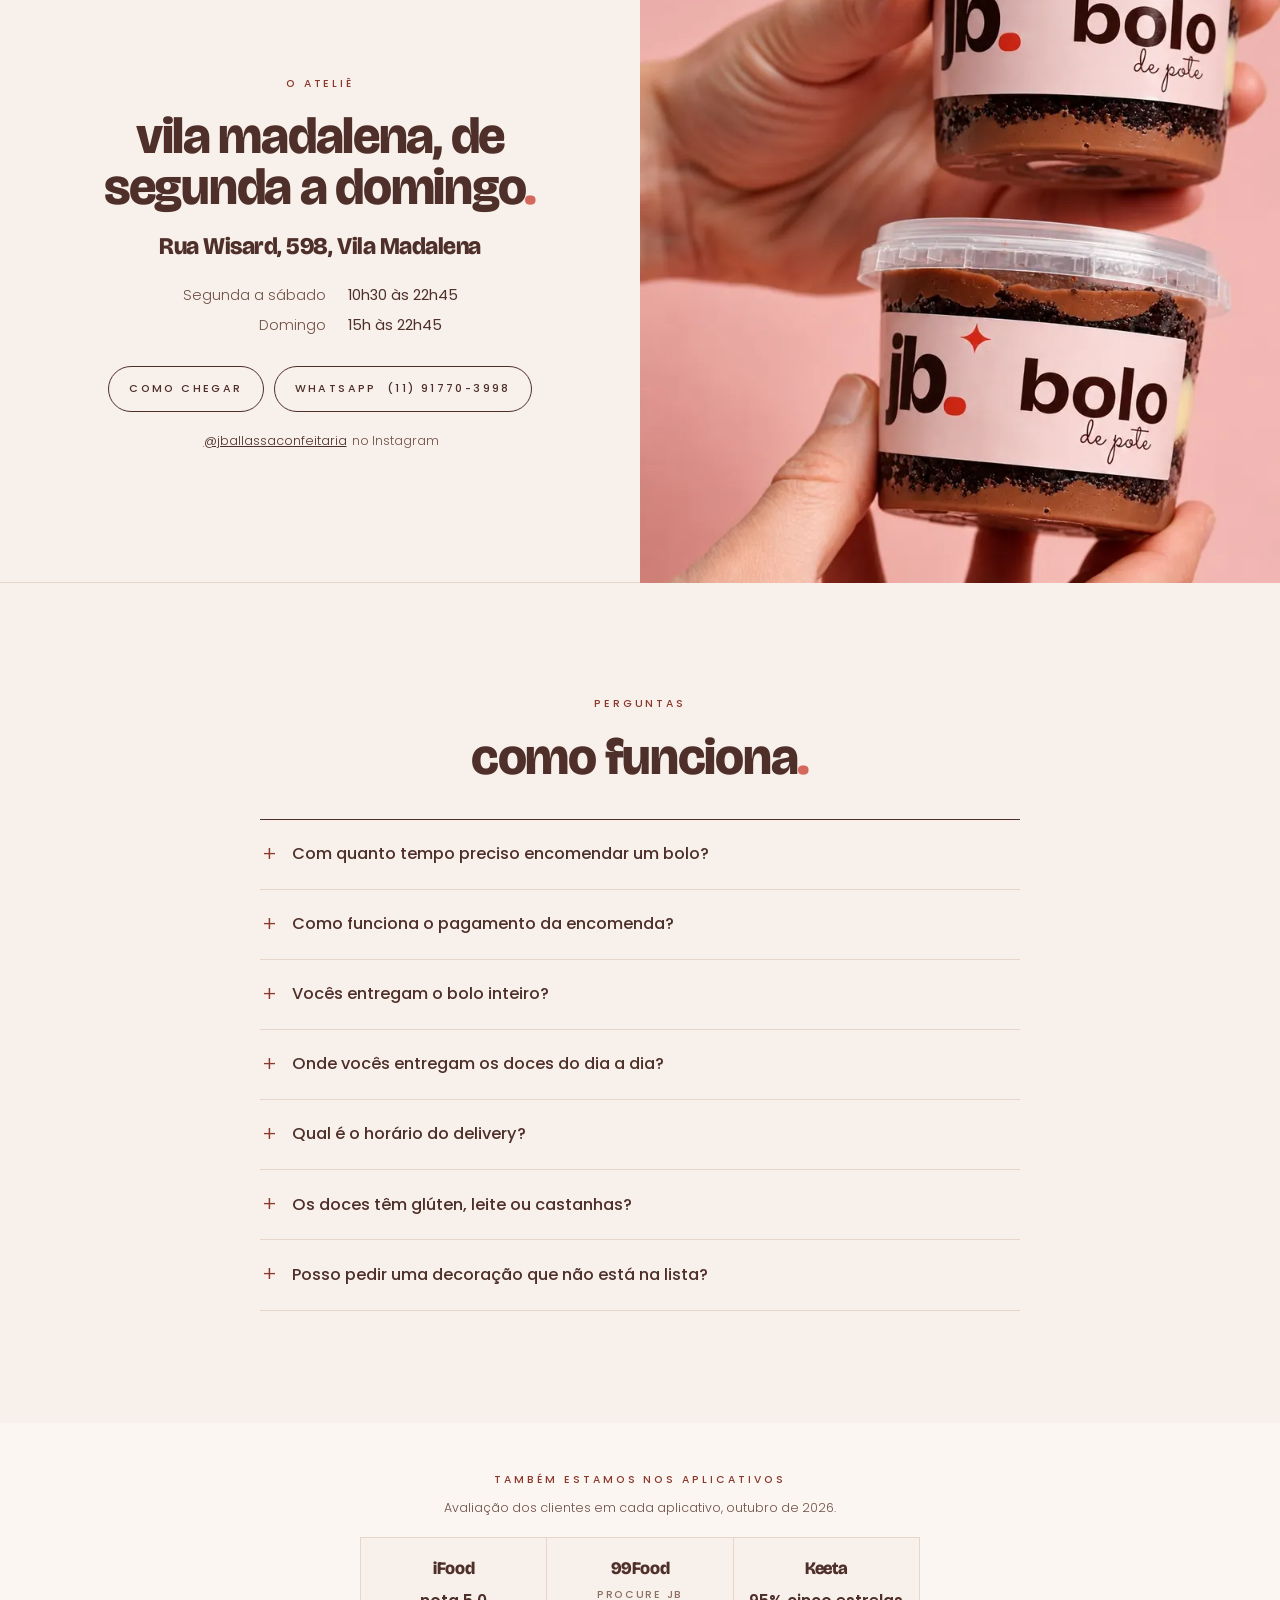
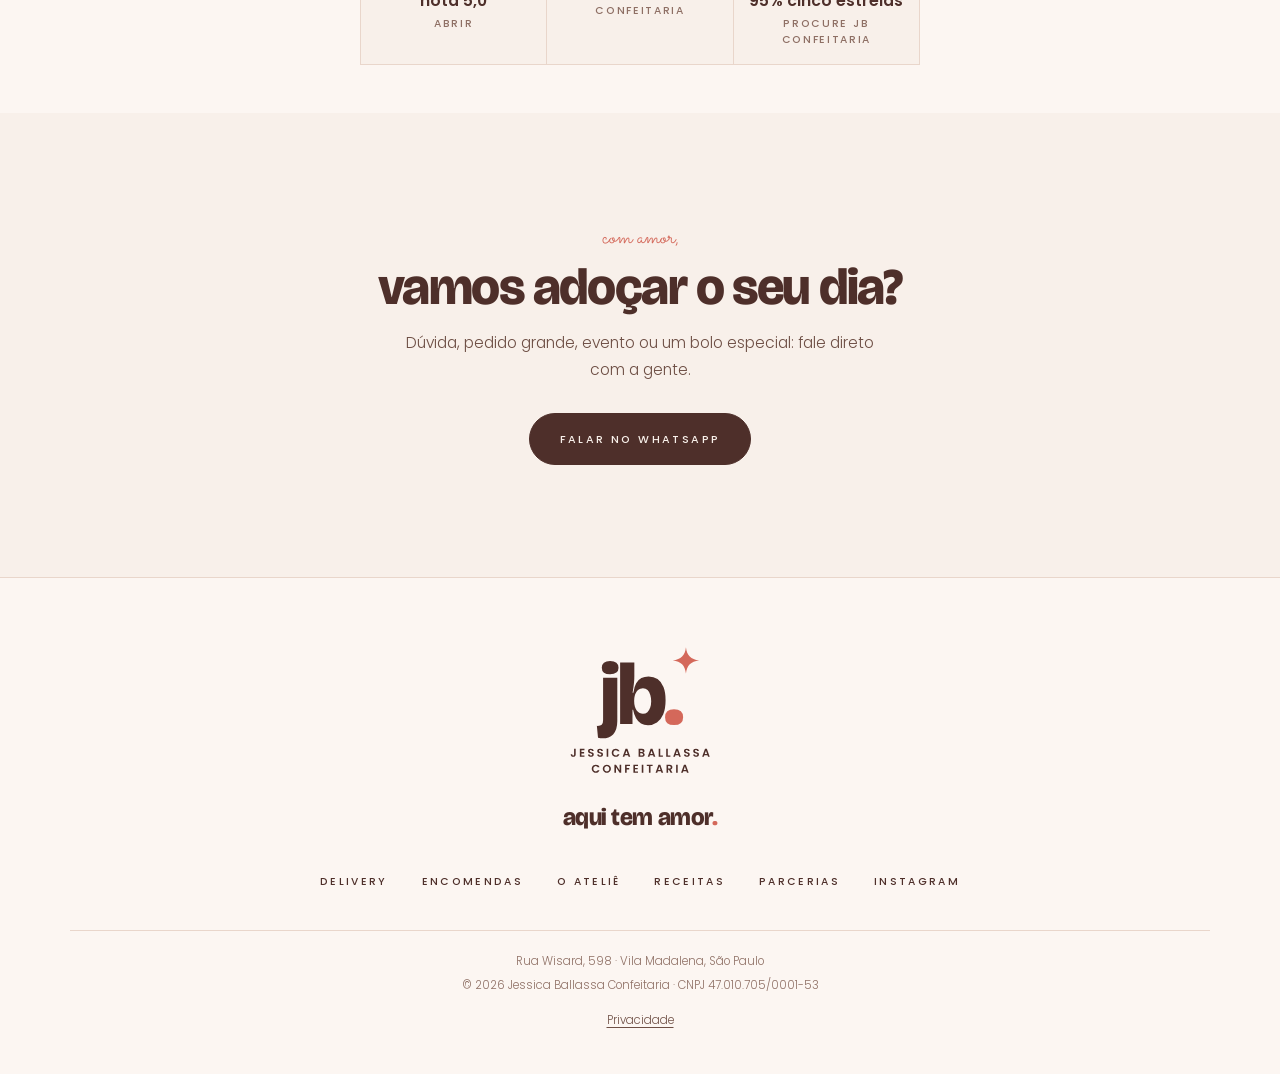
==== commit fa2c05a4: "Parcerias e collabs: página com os dois caminhos (JB e Jessica), números, formulário que grava no ba" ====
--- a/index.html
+++ b/index.html
@@ -61,6 +61,7 @@
   <a href="#atelie">O ateliê <small>endereço e horários</small></a>
   <a href="loja.html">Receitas da Jessica <small>e-books e adesivos</small></a>
   <a href="#perguntas">Perguntas <small>como funciona</small></a>
+  <a href="parcerias.html">Parcerias <small>marcas e collabs</small></a>
   <span class="fio" aria-hidden="true"></span>
   <a href="#" id="menuWhats">WhatsApp <small>(11) 91770-3998</small></a>
 </nav>
@@ -250,6 +251,7 @@
       <a href="bolos.html">Encomendas</a>
       <a href="#atelie">O ateliê</a>
       <a href="loja.html">Receitas</a>
+      <a href="parcerias.html">Parcerias</a>
       <a href="#" id="rodInsta" rel="noopener">Instagram</a>
     </nav>
     <div class="fim"><span id="rodEnd">Rua Wisard, 598 · Vila Madalena, São Paulo</span><span>© 2026 Jessica Ballassa Confeitaria · CNPJ <span id="rodCnpj"></span></span><span><a href="privacidade.html">Privacidade</a></span></div>
@@ -258,7 +260,7 @@
 
 <div class="toast" id="toast" role="status" aria-live="polite"></div>
 
-<script src="js/config.js?v=51"></script>
+<script src="js/config.js?v=54"></script>
 <script src="js/comum.js?v=43"></script>
 <script>
 (function(){
